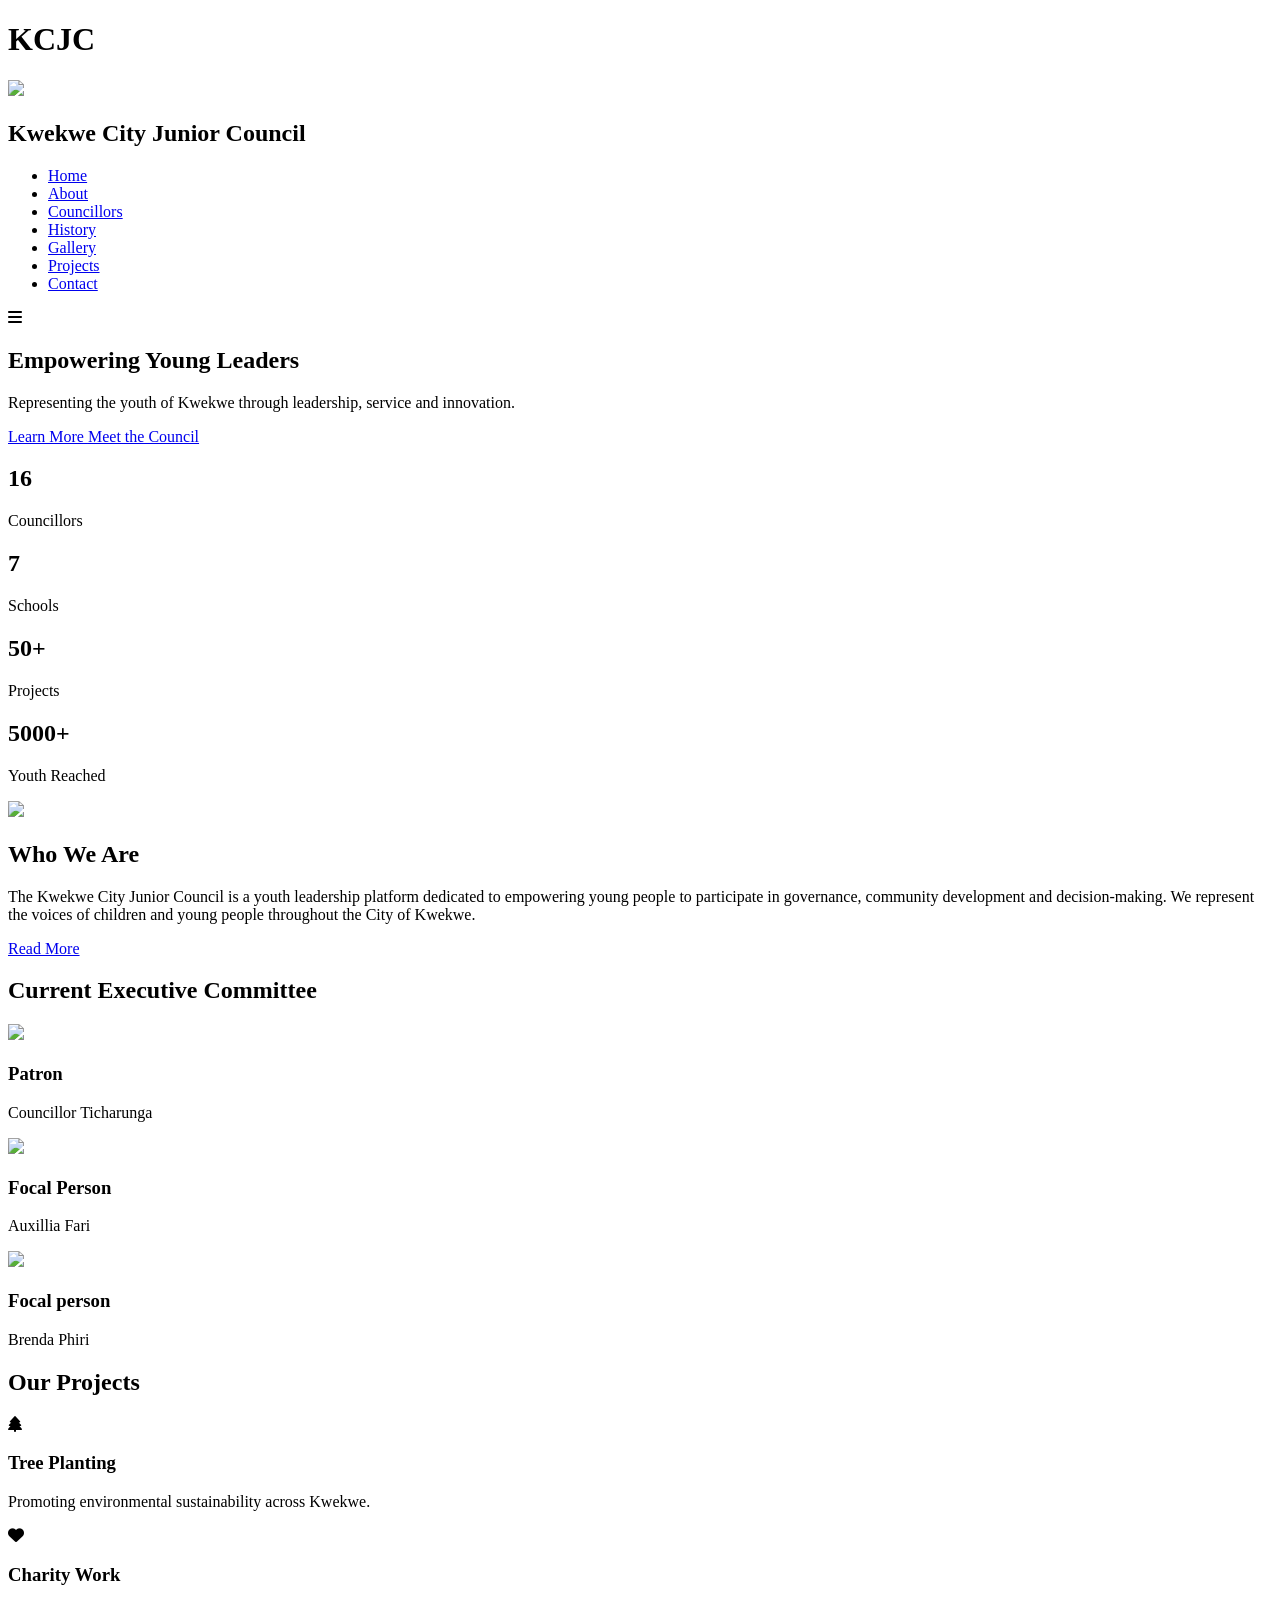
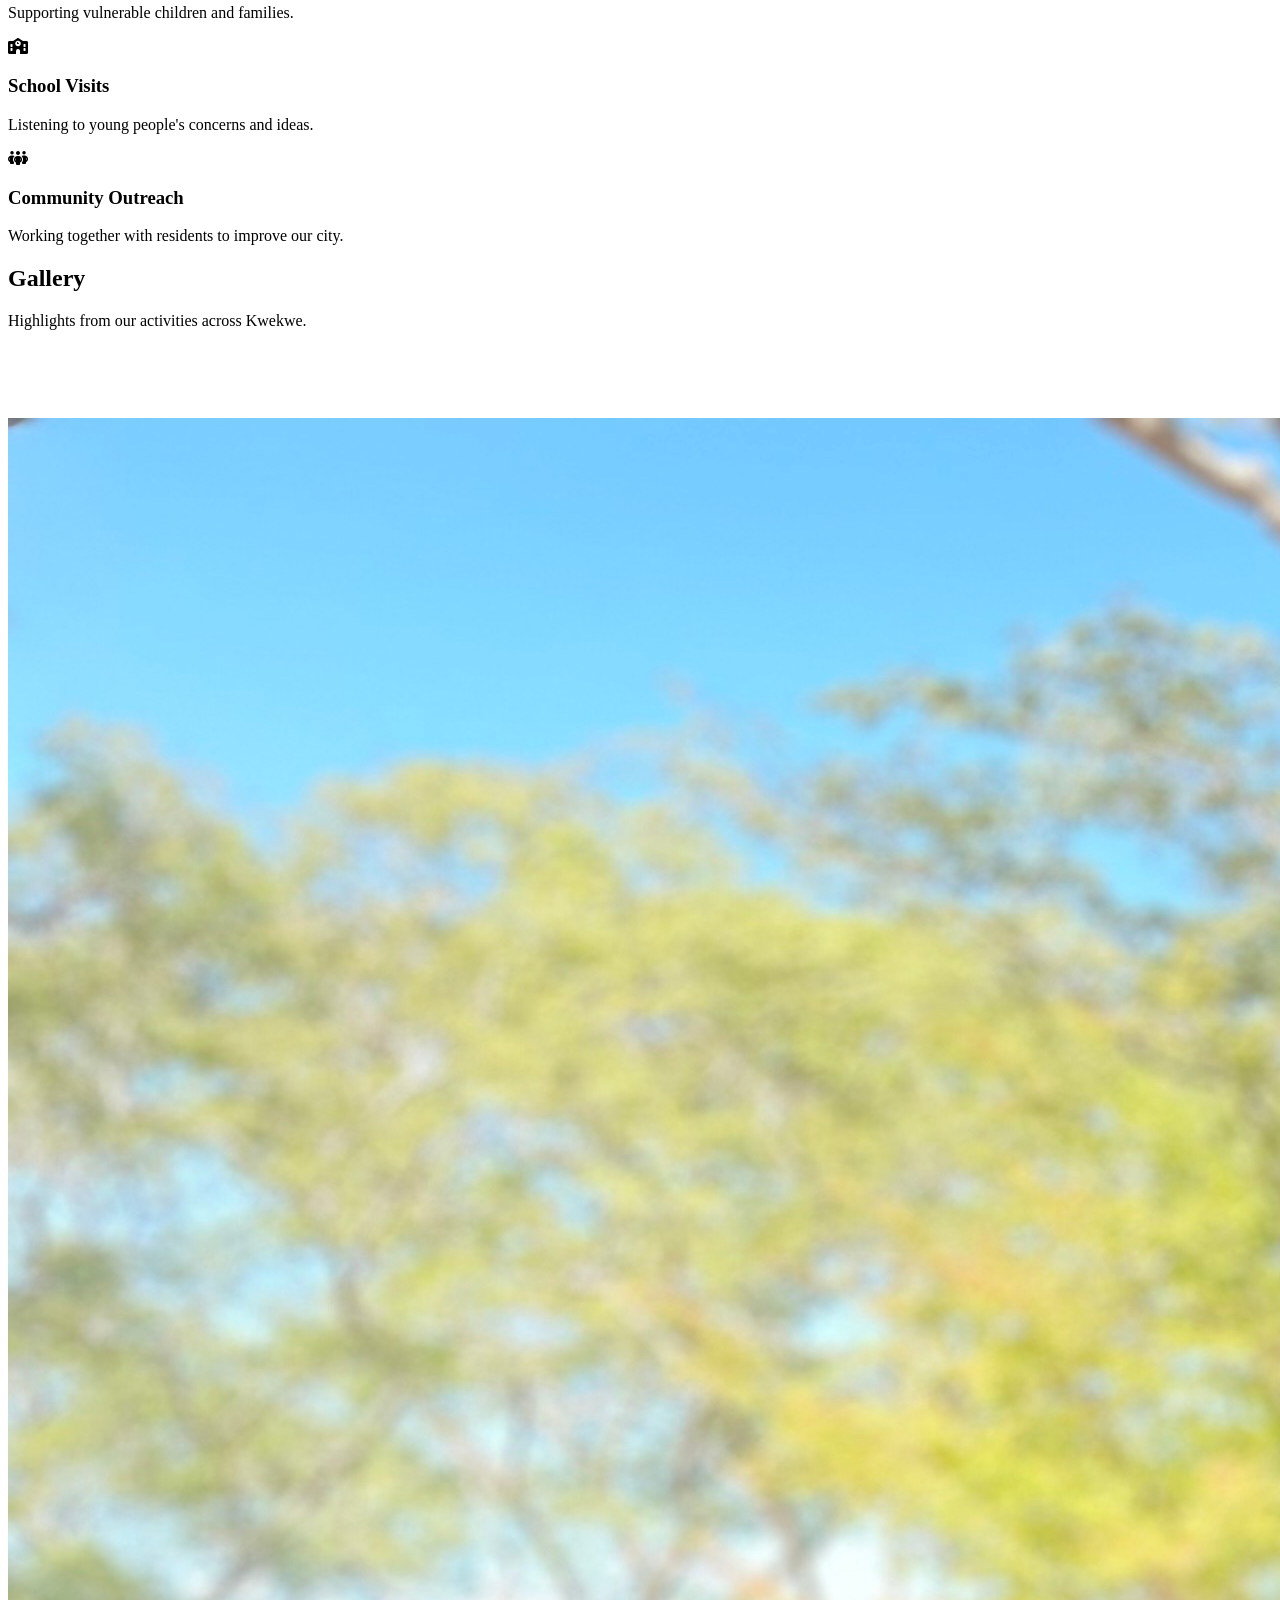
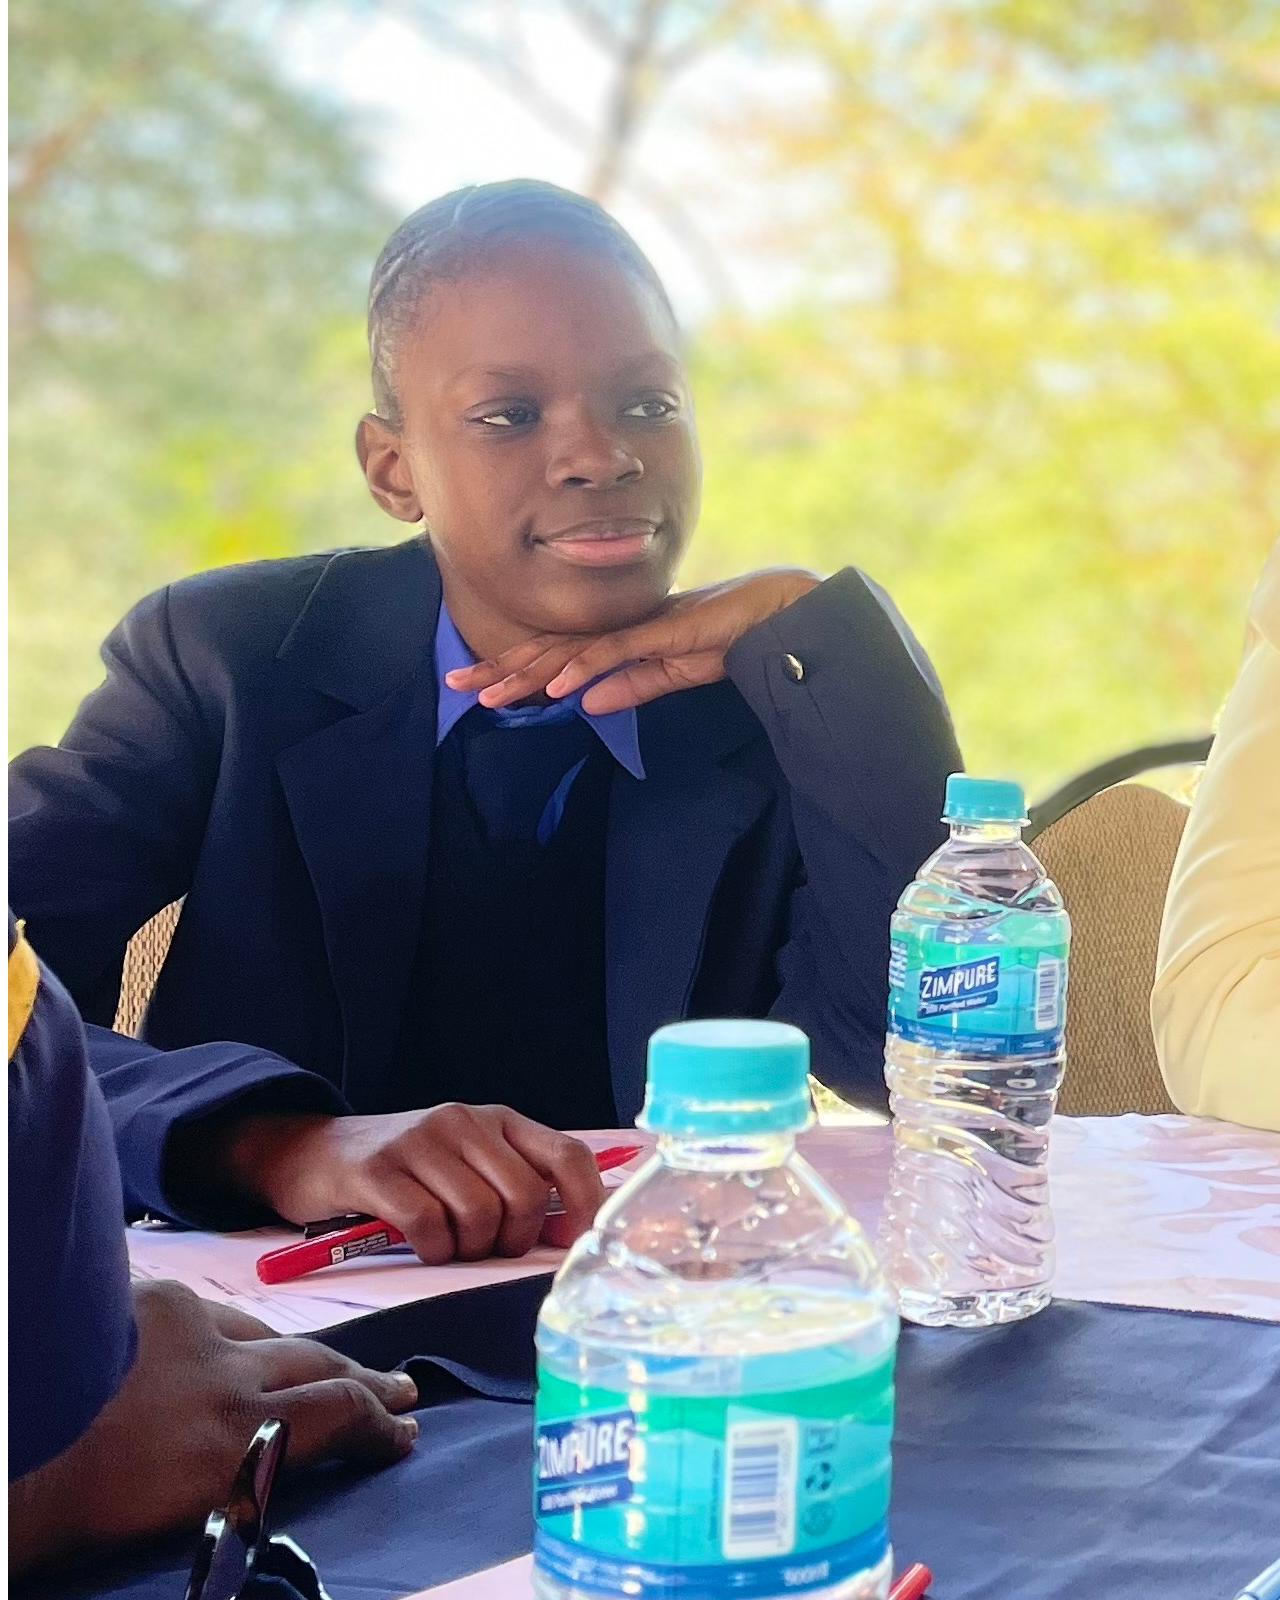
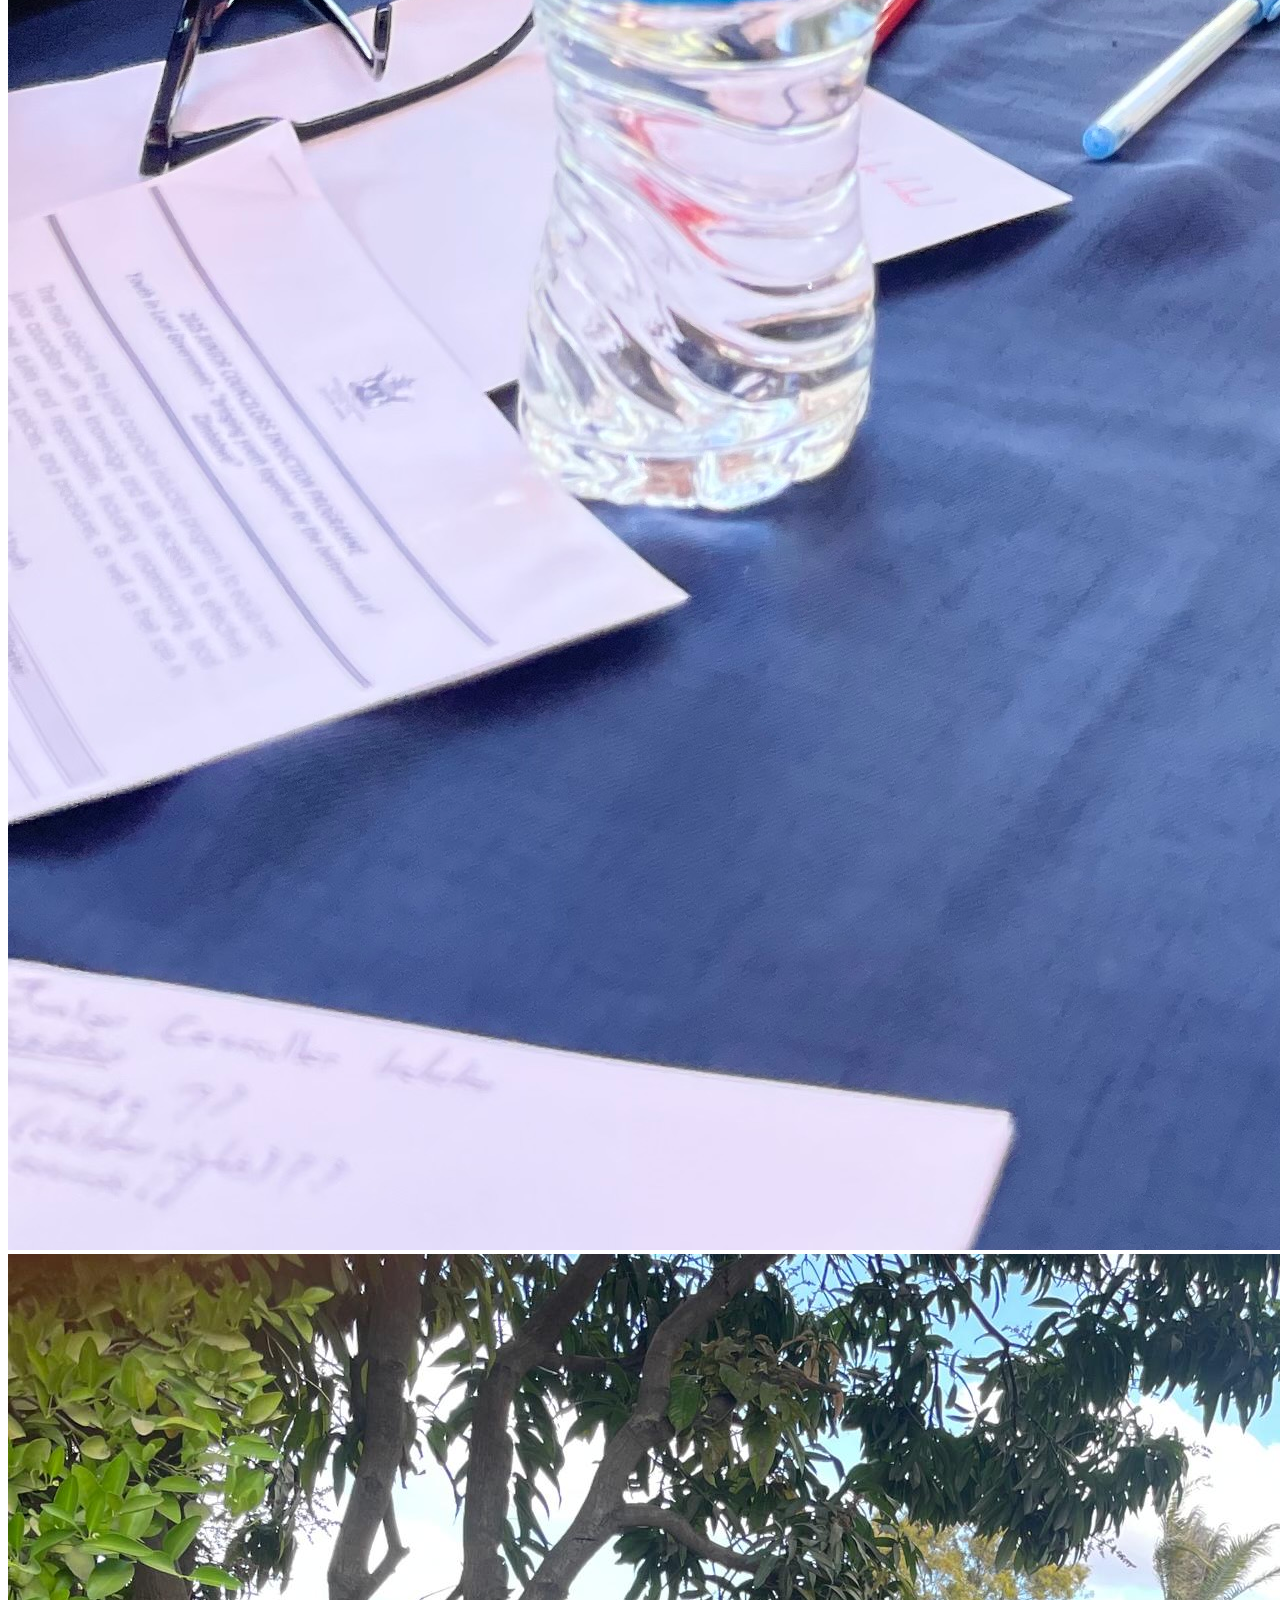
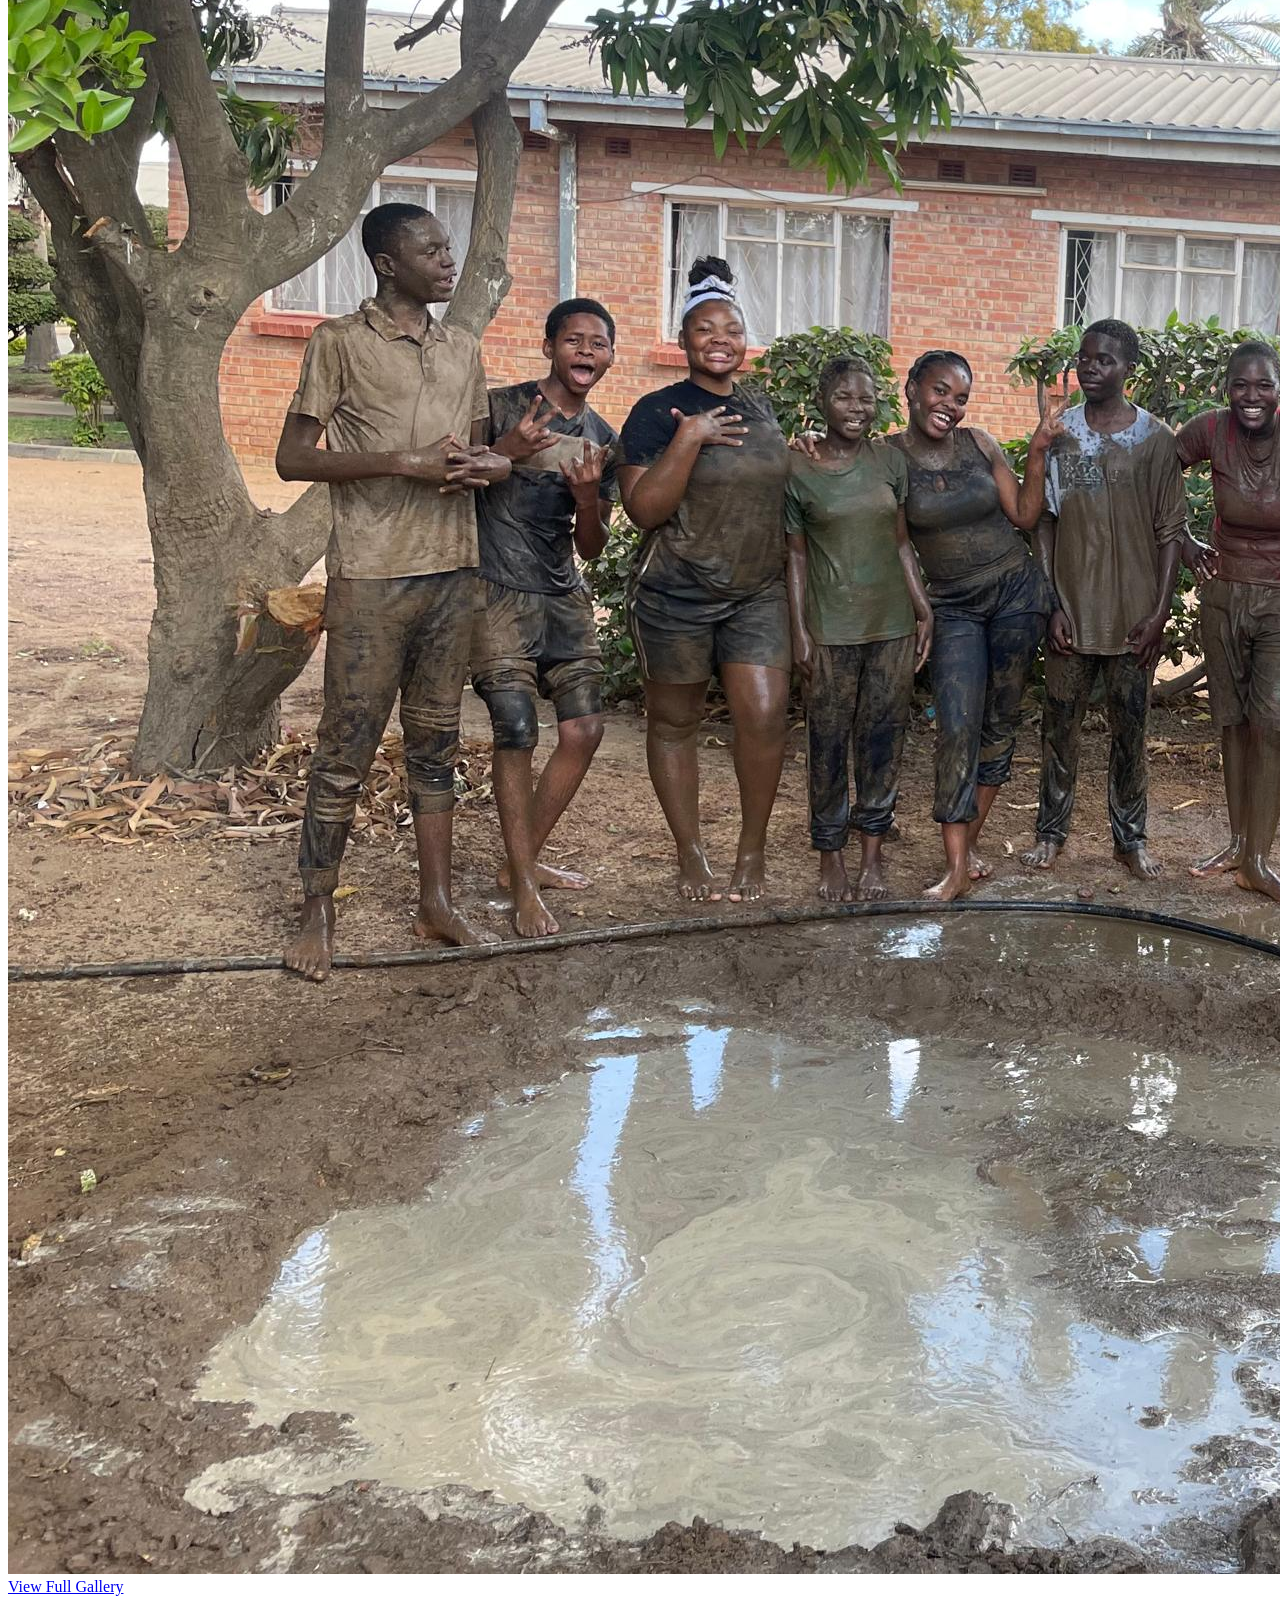
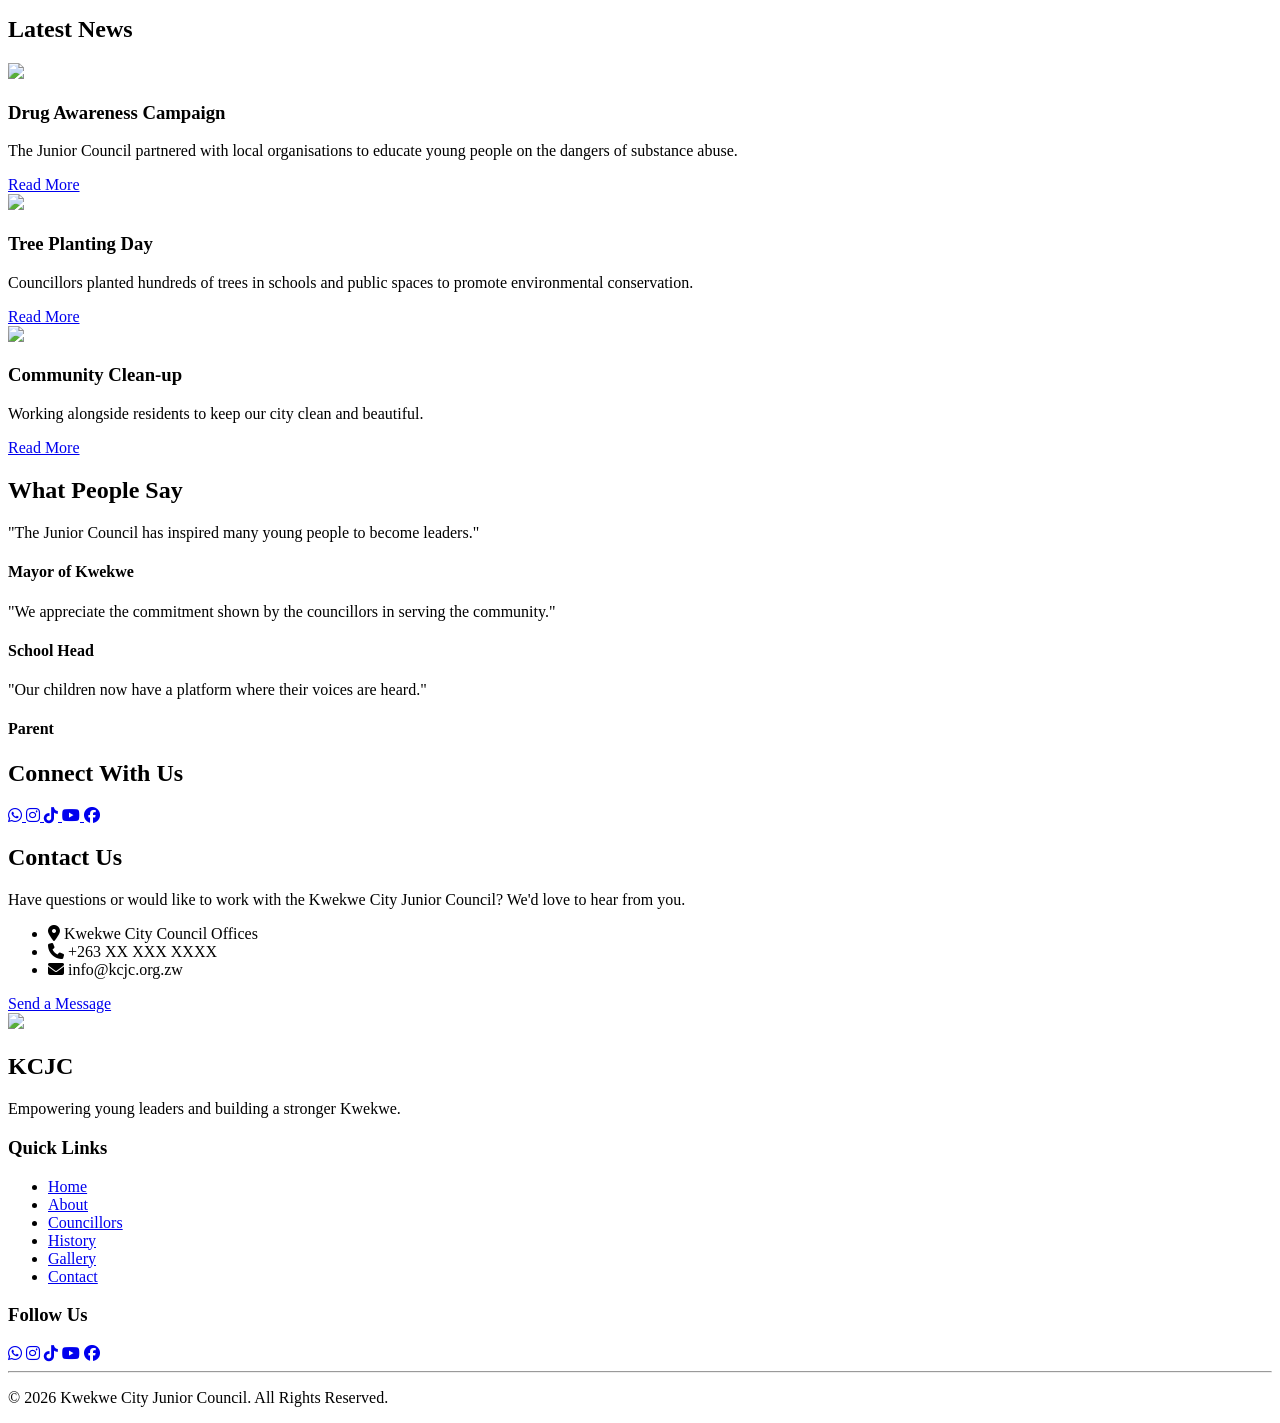
==== index.html @ cae8330b "Update index.html" ====
<!DOCTYPE html>
<html lang="en">

<head>

<meta charset="UTF-8">
<meta http-equiv="X-UA-Compatible" content="IE=edge">
<meta name="viewport" content="width=device-width, initial-scale=1.0">

<title>Kwekwe City Junior Council</title>

<link rel="stylesheet" href="index.css">

<link rel="preconnect" href="https://fonts.googleapis.com">
<link rel="preconnect" href="https://fonts.gstatic.com" crossorigin>

<link href="https://fonts.googleapis.com/css2?family=Poppins:wght@300;400;500;600;700;800&display=swap" rel="stylesheet">

<link rel="stylesheet"
href="https://cdnjs.cloudflare.com/ajax/libs/font-awesome/6.5.2/css/all.min.css">

</head>

<body>

<!-- Loading Screen -->

<div id="loader">

<h1>KCJC</h1>

</div>

<!-- Navigation -->

<header>

<nav class="navbar">

<div class="logo">

<img src="logo.png">

<h2>Kwekwe City Junior Council</h2>

</div>

<ul class="nav-links">

<li><a href="#">Home</a></li>

<li><a href="about.html">About</a></li>

<li><a href="councillors.html">Councillors</a></li>

<li><a href="history.html">History</a></li>

<li><a href="gallery.html">Gallery</a></li>

<li><a href="projects.html">Projects</a></li>

<li><a href="contact.html">Contact</a></li>

</ul>

<div class="hamburger">

<i class="fa-solid fa-bars"></i>

</div>

</nav>

</header>

<!-- Hero Section -->

<section class="hero">

<div class="overlay"></div>

<div class="hero-content">

<h1>

Empowering Young Leaders

</h1>

<p>

Representing the youth of Kwekwe through leadership, service and innovation.

</p>

<div class="buttons">

<a href="about.html" class="btn">

Learn More

</a>

<a href="councillors.html" class="btn2">

Meet the Council

</a>

</div>

</div>

</section>

<!-- Statistics -->

<section class="stats">

<div class="stat">

<h2>16</h2>

<p>Councillors</p>

</div>

<div class="stat">

<h2>7</h2>

<p>Schools</p>

</div>

<div class="stat">

<h2>50+</h2>

<p>Projects</p>

</div>

<div class="stat">

<h2>5000+</h2>

<p>Youth Reached</p>

</div>

</section>

<!-- About Preview -->

<section class="about-preview">

<div class="left">

<img src="about.jpg">

</div>

<div class="right">

<h2>

Who We Are

</h2>

<p>

The Kwekwe City Junior Council is a youth leadership platform dedicated to empowering young people to participate in governance, community development and decision-making. We represent the voices of children and young people throughout the City of Kwekwe.

</p>

<a href="about.html" class="btn">

Read More

</a>

</div>

</section>

<!-- Current Executive -->

<section class="executive">

<h2 class="title">

Current Executive Committee

</h2>

<div class="cards">

<div class="card">

<img src="chairperson.jpg">

<h3>Patron</h3>

<p>Councillor Ticharunga</p>

</div>

<div class="card">

<img src="vice.jpg">

<h3>Focal Person</h3>

<p>Auxillia Fari</p>

</div>



<div class="card">

<img src="treasurer.jpg">

<h3>Focal person</h3>

<p>Brenda Phiri</p>

</div>

</div>

</section>

<!-- Community Projects -->

<section class="projects">

<h2>

Our Projects

</h2>

<div class="project-grid">

<div class="project">

<i class="fa-solid fa-tree"></i>

<h3>

Tree Planting

</h3>

<p>

Promoting environmental sustainability across Kwekwe.

</p>

</div>

<div class="project">

<i class="fa-solid fa-heart"></i>

<h3>

Charity Work

</h3>

<p>

Supporting vulnerable children and families.

</p>

</div>

<div class="project">

<i class="fa-solid fa-school"></i>

<h3>

School Visits

</h3>

<p>

Listening to young people's concerns and ideas.

</p>

</div>

<div class="project">

<i class="fa-solid fa-people-group"></i>

<h3>

Community Outreach

</h3>

<p>

Working together with residents to improve our city.

</p>

</div>

</div>

</section>
<!-- Gallery Preview -->

<section class="gallery">

<h2 class="title">Gallery</h2>

<p class="subtitle">
Highlights from our activities across Kwekwe.
</p>

<div class="gallery-grid">

<div class="gallery-item">
<img src="gallery1.JPG" alt="">
</div>

<div class="gallery-item">
<img src="gallery2.JPG" alt="">
</div>

<div class="gallery-item">
<img src="gallery3.jpg" alt="">
</div>

<div class="gallery-item">
<img src="gallery4.JPG" alt="">
</div>

<div class="gallery-item">
<img src="gallery5.jpg" alt="">
</div>

<div class="gallery-item">
<img src="gallery6.jpg" alt="">
</div>

</div>

<a href="gallery.html" class="btn">
View Full Gallery
</a>

</section>

<!-- Latest News -->

<section class="news">

<h2 class="title">

Latest News

</h2>

<div class="news-container">

<div class="news-card">

<img src="news1.jpg">

<div class="news-content">

<h3>Drug Awareness Campaign</h3>

<p>

The Junior Council partnered with local organisations to educate young people on the dangers of substance abuse.

</p>

<a href="#">Read More</a>

</div>

</div>

<div class="news-card">

<img src="news2.jpg">

<div class="news-content">

<h3>Tree Planting Day</h3>

<p>

Councillors planted hundreds of trees in schools and public spaces to promote environmental conservation.

</p>

<a href="#">Read More</a>

</div>

</div>

<div class="news-card">

<img src="news3.jpg">

<div class="news-content">

<h3>Community Clean-up</h3>

<p>

Working alongside residents to keep our city clean and beautiful.

</p>

<a href="#">Read More</a>

</div>

</div>

</div>

</section>

<!-- Testimonials -->

<section class="testimonials">

<h2 class="title">

What People Say

</h2>

<div class="testimonial-container">

<div class="testimonial">

<p>

"The Junior Council has inspired many young people to become leaders."

</p>

<h4>Mayor of Kwekwe</h4>

</div>

<div class="testimonial">

<p>

"We appreciate the commitment shown by the councillors in serving the community."

</p>

<h4>School Head</h4>

</div>

<div class="testimonial">

<p>

"Our children now have a platform where their voices are heard."

</p>

<h4>Parent</h4>

</div>

</div>

</section>

<!-- Social Media -->

<section class="social-section">

<h2>

Connect With Us

</h2>

<div class="social-icons">

<a href="https://wa.me/263XXXXXXXXX">

<i class="fab fa-whatsapp"></i>

</a>

<a href="https://instagram.com/yourpage">

<i class="fab fa-instagram"></i>

</a>

<a href="https://tiktok.com/@yourpage">

<i class="fab fa-tiktok"></i>

</a>

<a href="https://youtube.com/@yourchannel">

<i class="fab fa-youtube"></i>

</a>

<a href="https://facebook.com/yourpage">

<i class="fab fa-facebook"></i>

</a>

</div>

</section>

<!-- Contact -->

<section class="contact-preview">

<div class="contact-left">

<h2>

Contact Us

</h2>

<p>

Have questions or would like to work with the Kwekwe City Junior Council? We'd love to hear from you.

</p>

<ul>

<li>
<i class="fa-solid fa-location-dot"></i>
Kwekwe City Council Offices
</li>

<li>
<i class="fa-solid fa-phone"></i>
+263 XX XXX XXXX
</li>

<li>
<i class="fa-solid fa-envelope"></i>
info@kcjc.org.zw
</li>

</ul>

<a href="contact.html" class="btn">

Send a Message

</a>

</div>

<div class="contact-right">

<img src="contact.jpg">

</div>

</section>

<!-- Footer -->

<footer>

<div class="footer-content">

<div class="footer-logo">

<h2>KCJC</h2>

<p>

Empowering young leaders and building a stronger Kwekwe.

</p>

</div>

<div class="footer-links">

<h3>Quick Links</h3>

<ul>

<li><a href="#">Home</a></li>

<li><a href="about.html">About</a></li>

<li><a href="councillors.html">Councillors</a></li>

<li><a href="history.html">History</a></li>

<li><a href="gallery.html">Gallery</a></li>

<li><a href="contact.html">Contact</a></li>

</ul>

</div>

<div class="footer-social">

<h3>Follow Us</h3>

<a href="#"><i class="fab fa-whatsapp"></i></a>

<a href="#"><i class="fab fa-instagram"></i></a>

<a href="#"><i class="fab fa-tiktok"></i></a>

<a href="#"><i class="fab fa-youtube"></i></a>

<a href="#"><i class="fab fa-facebook"></i></a>

</div>

</div>

<hr>

<p class="copyright">

© 2026 Kwekwe City Junior Council.
All Rights Reserved.

</p>

</footer>

<script src="script.js"></script>

</body>

</html>
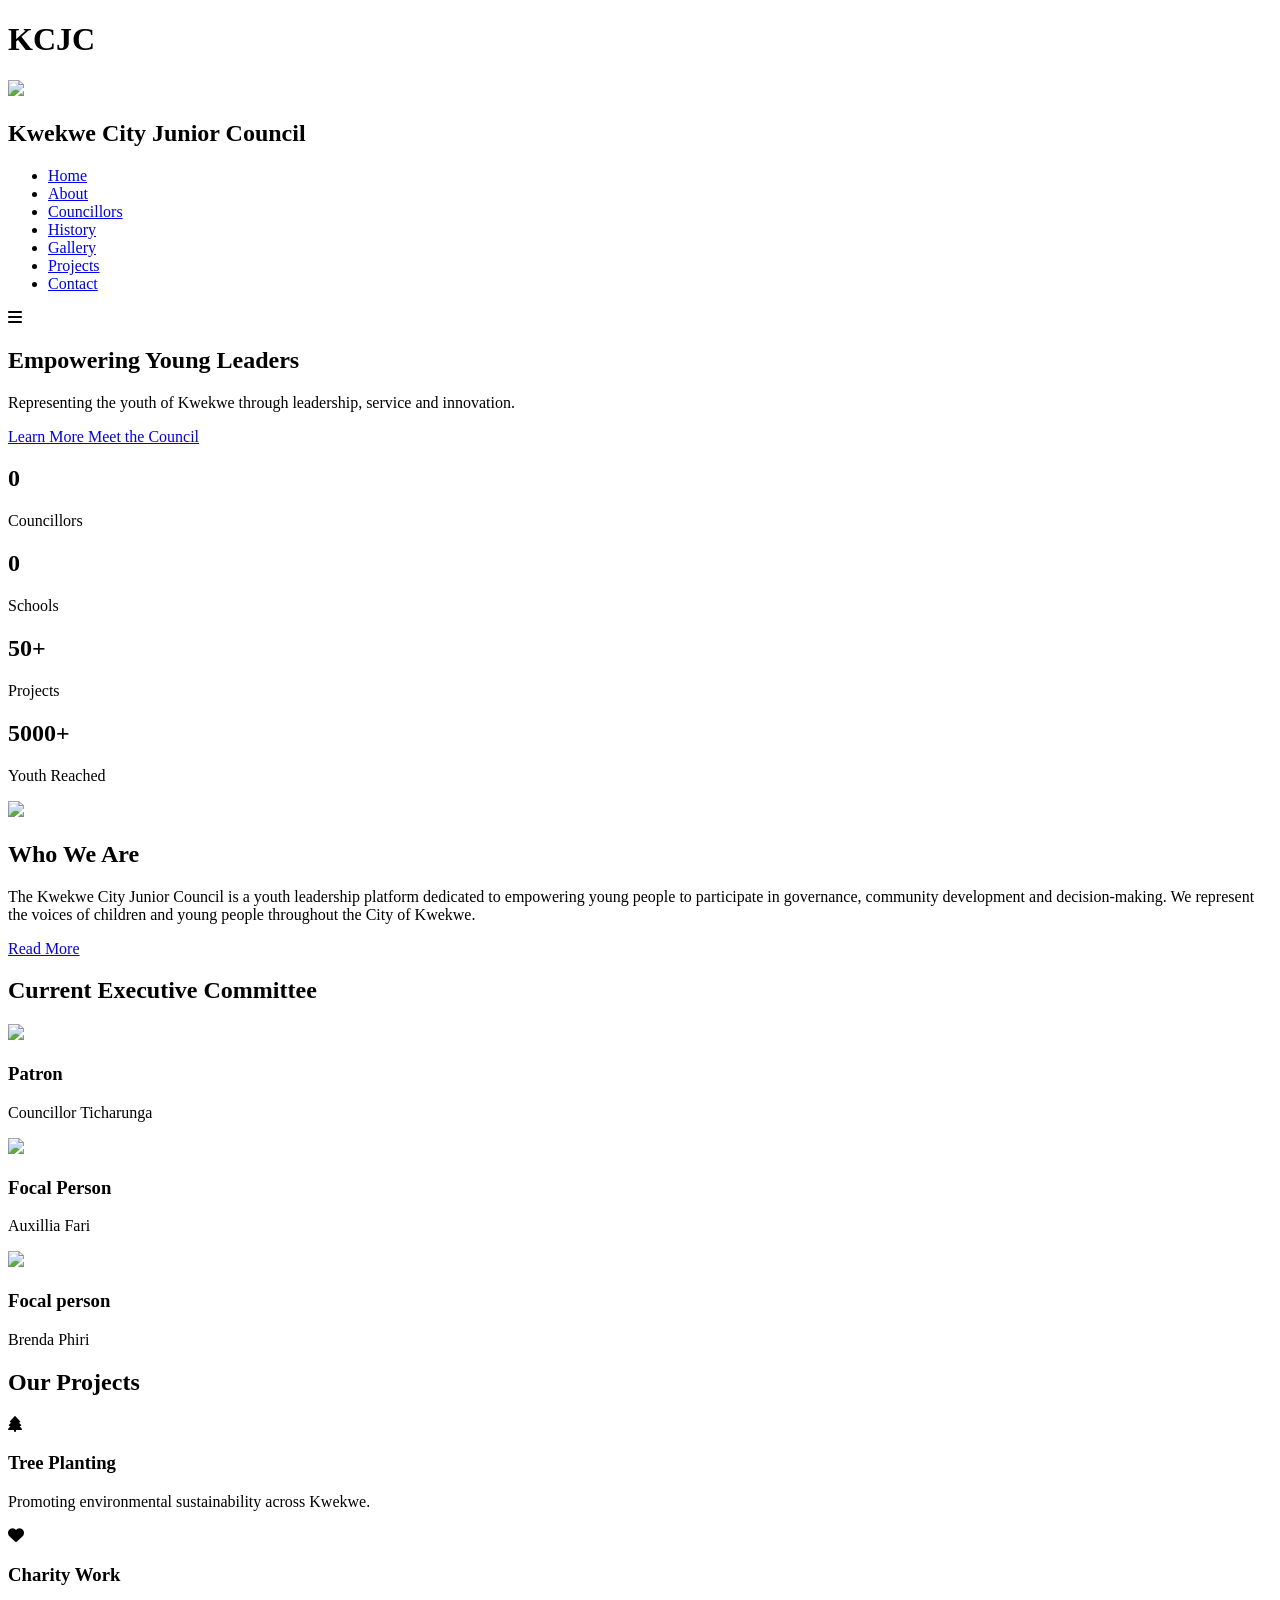
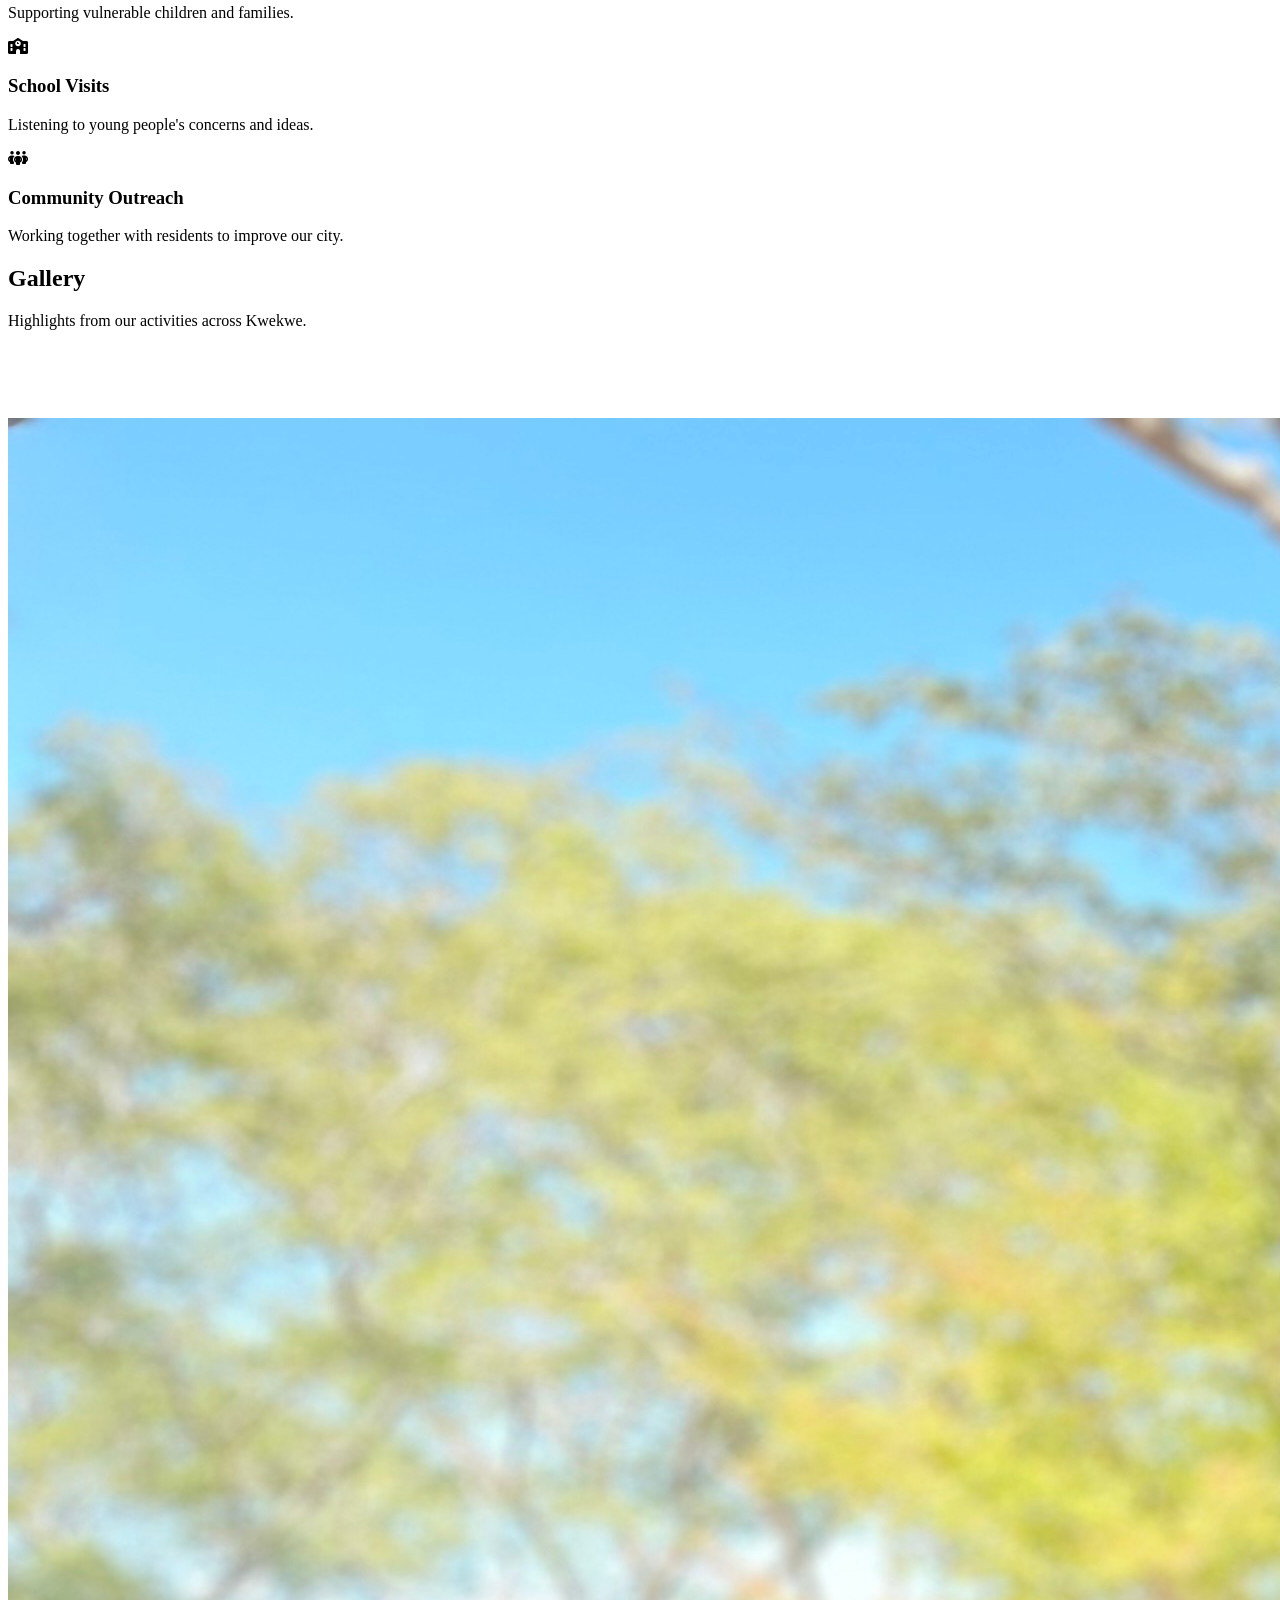
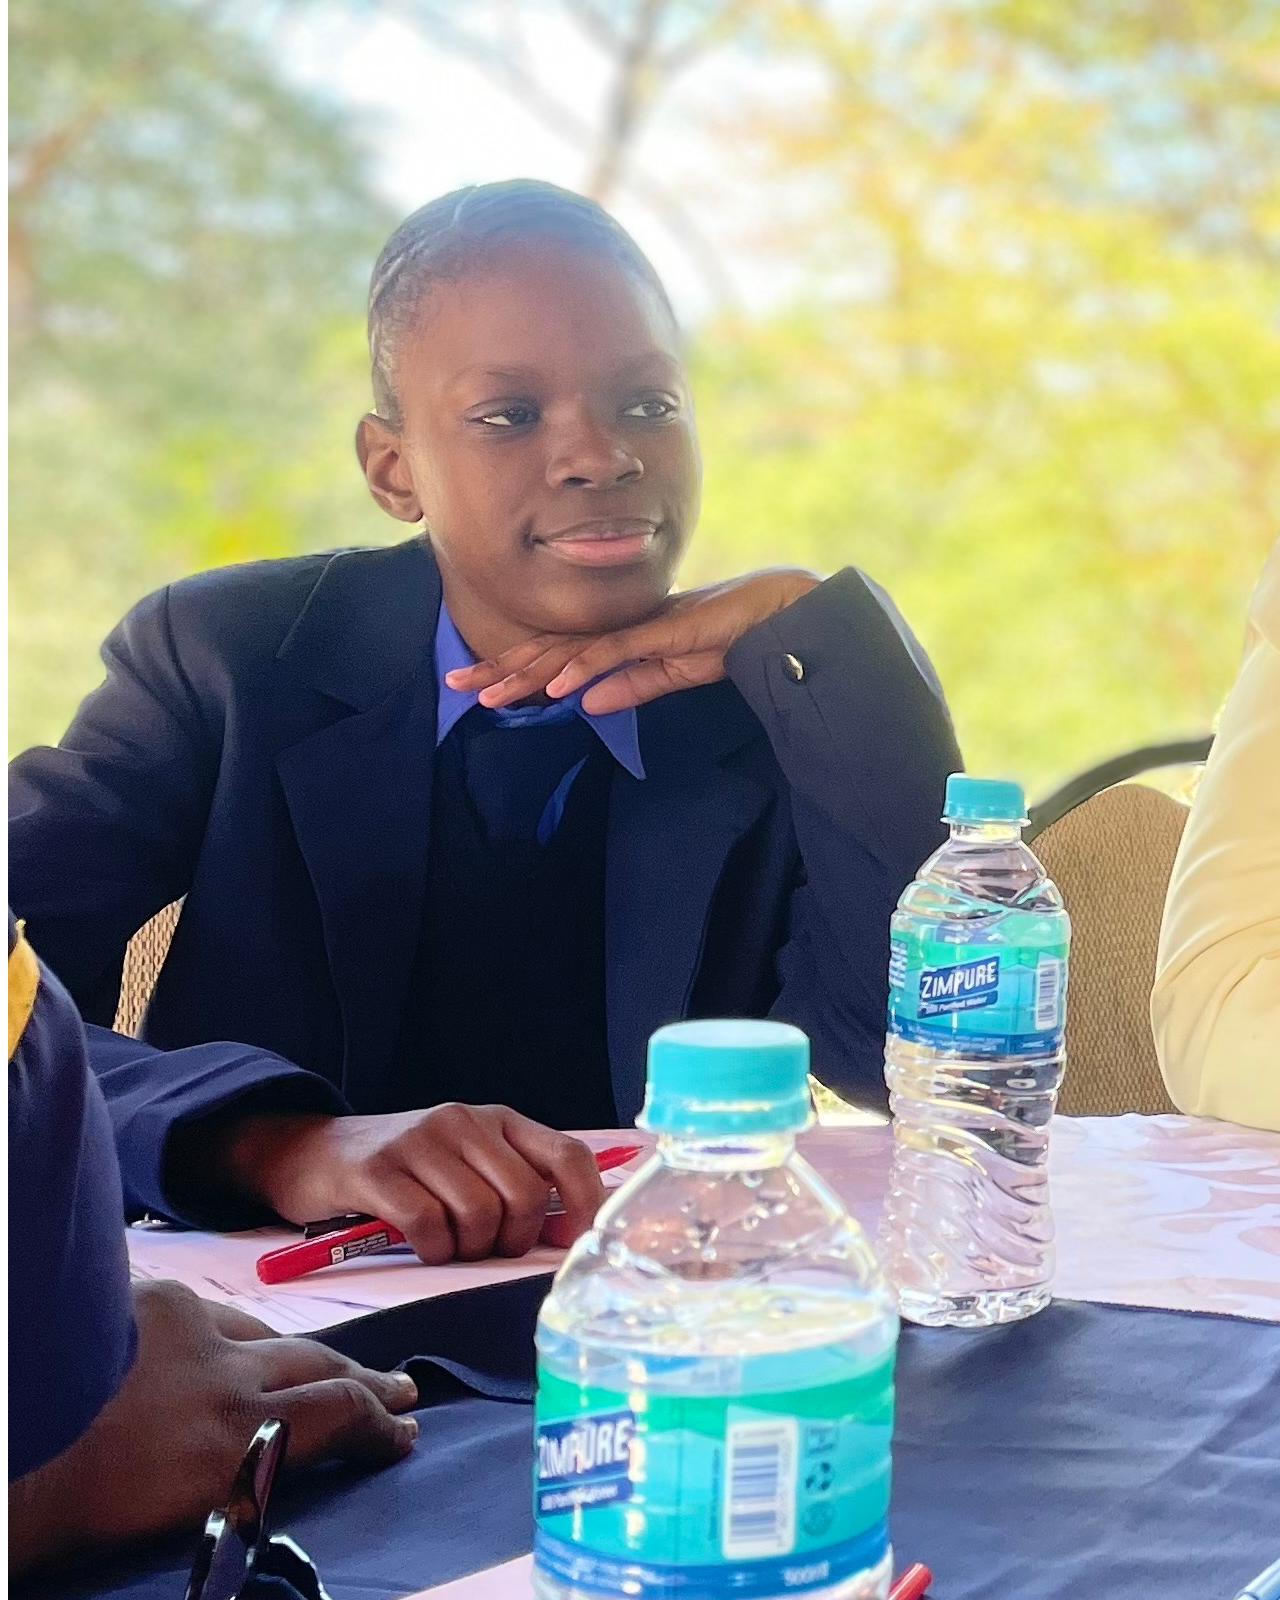
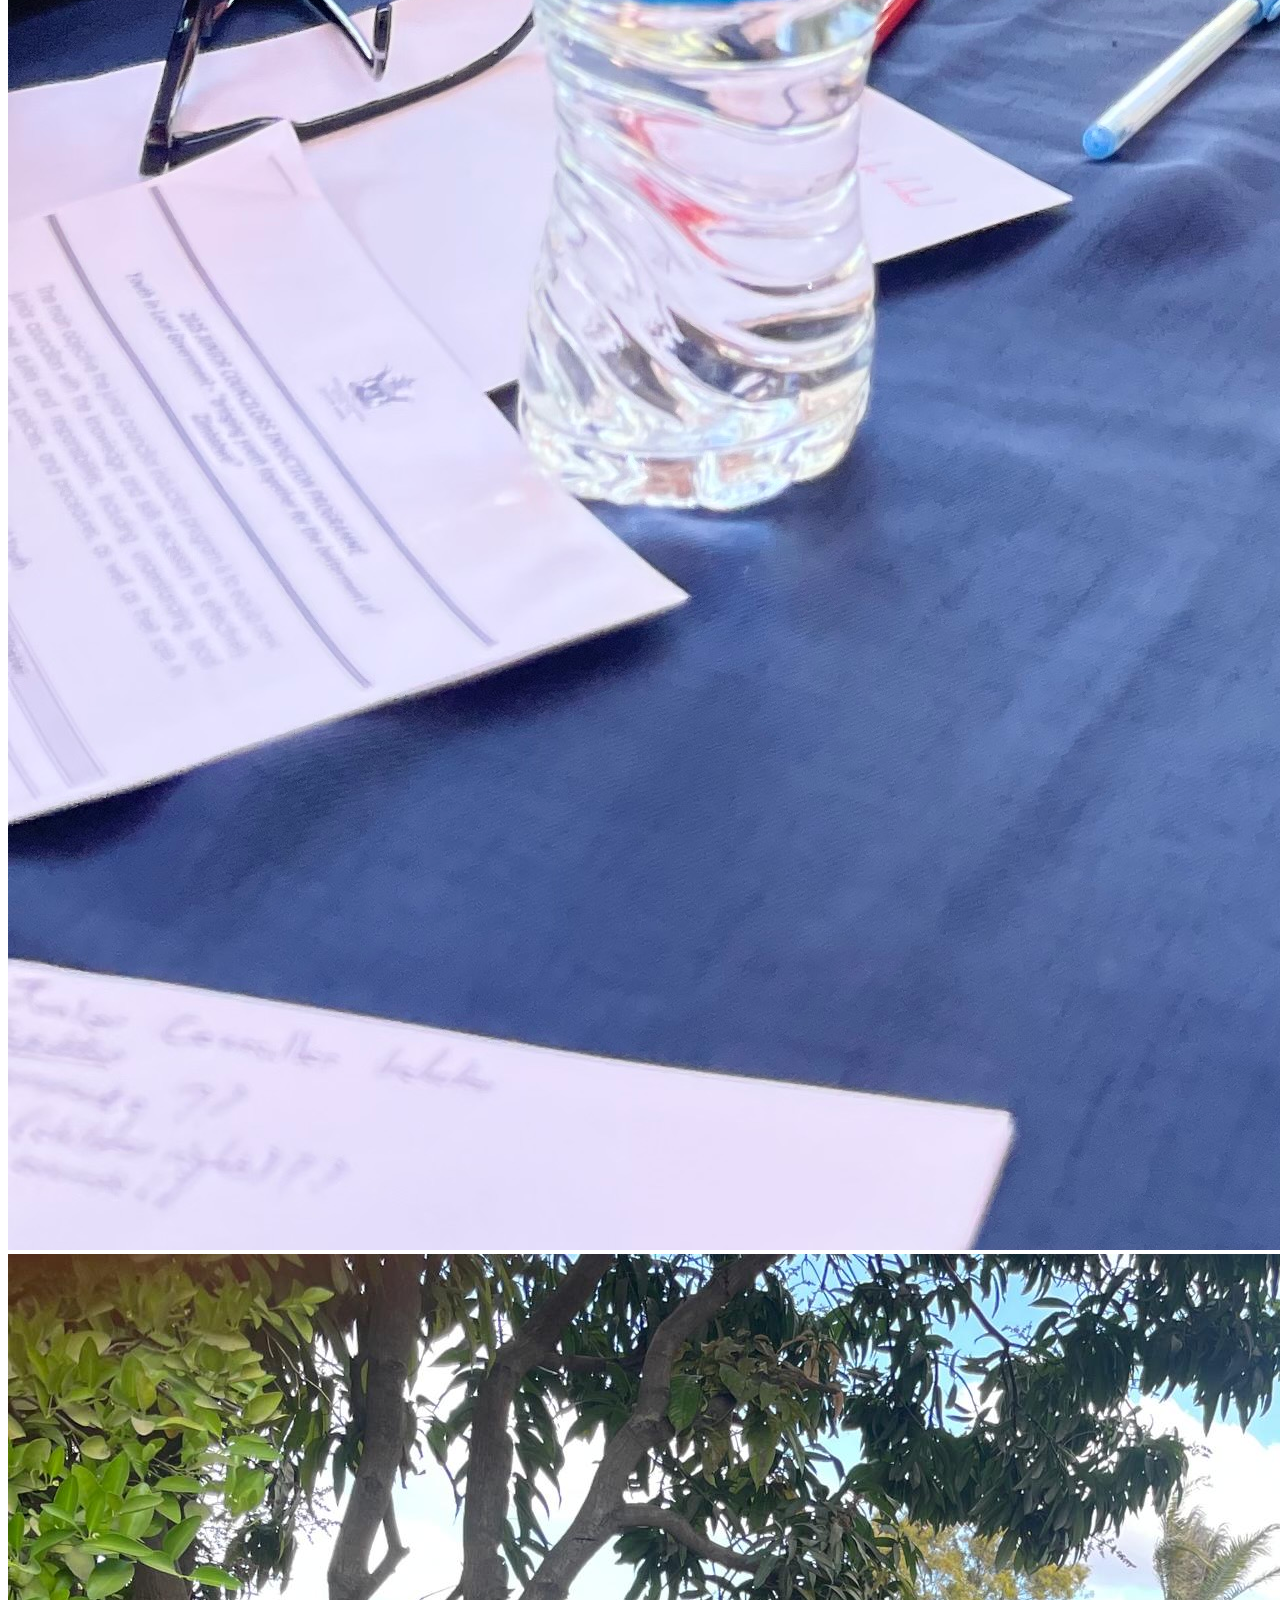
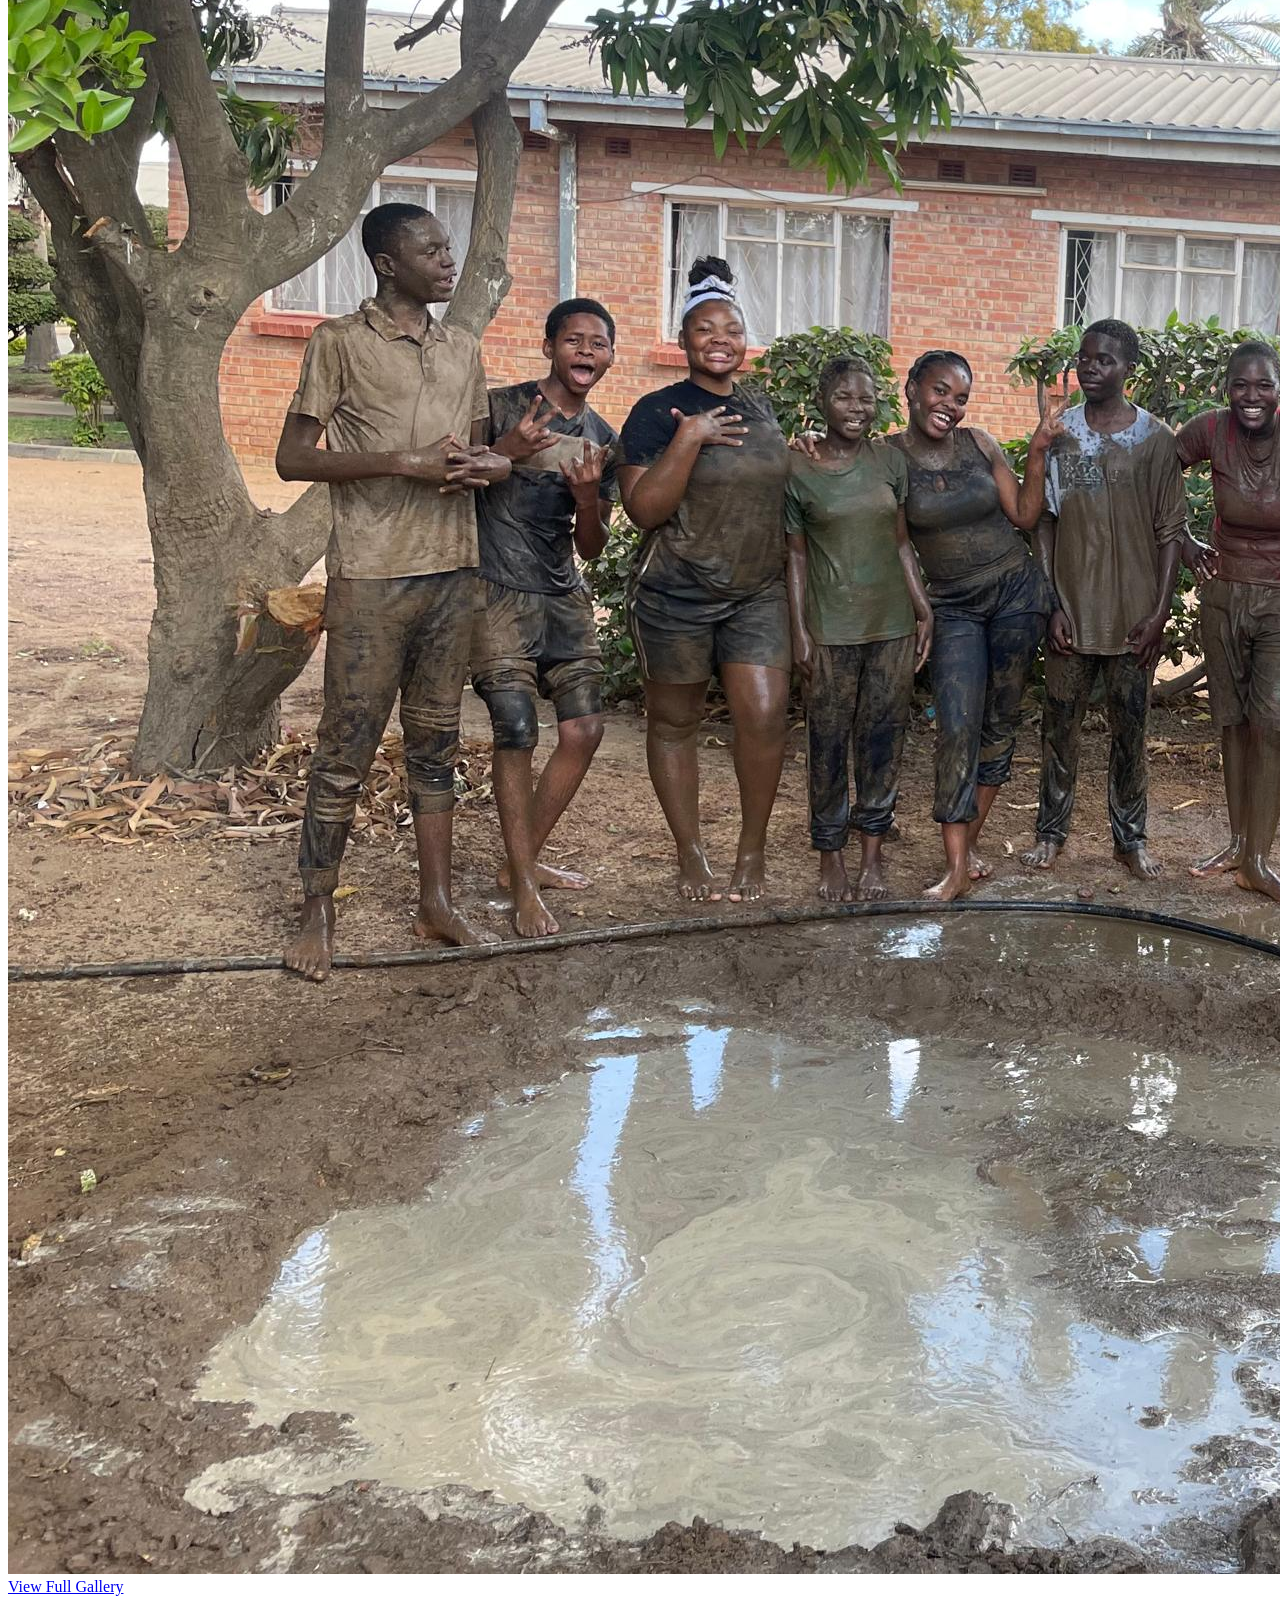
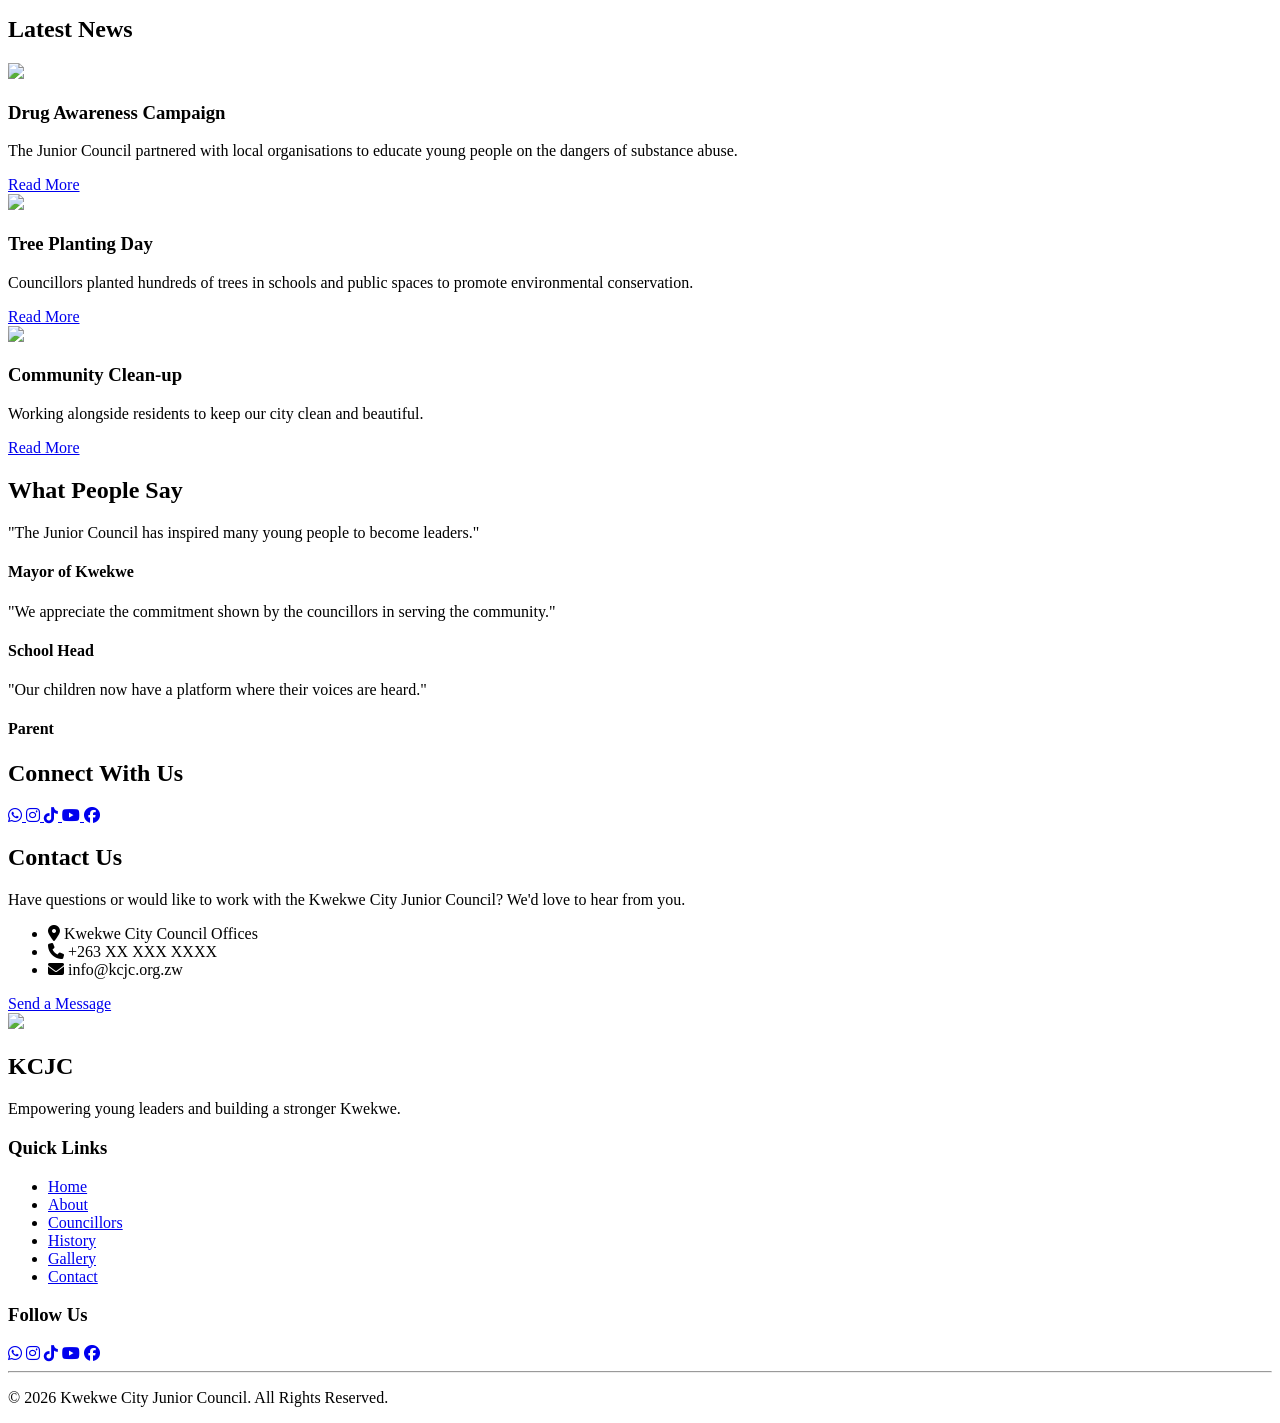
==== commit f96d5784: "Update index.html" ====
--- a/index.html
+++ b/index.html
@@ -119,7 +119,7 @@
 
 <div class="stat">
 
-<h2>16</h2>
+<h2 id="counter">0</h2>
 
 <p>Councillors</p>
 
@@ -127,7 +127,7 @@
 
 <div class="stat">
 
-<h2>7</h2>
+<h2 id="counter">0</h2>
 
 <p>Schools</p>
 
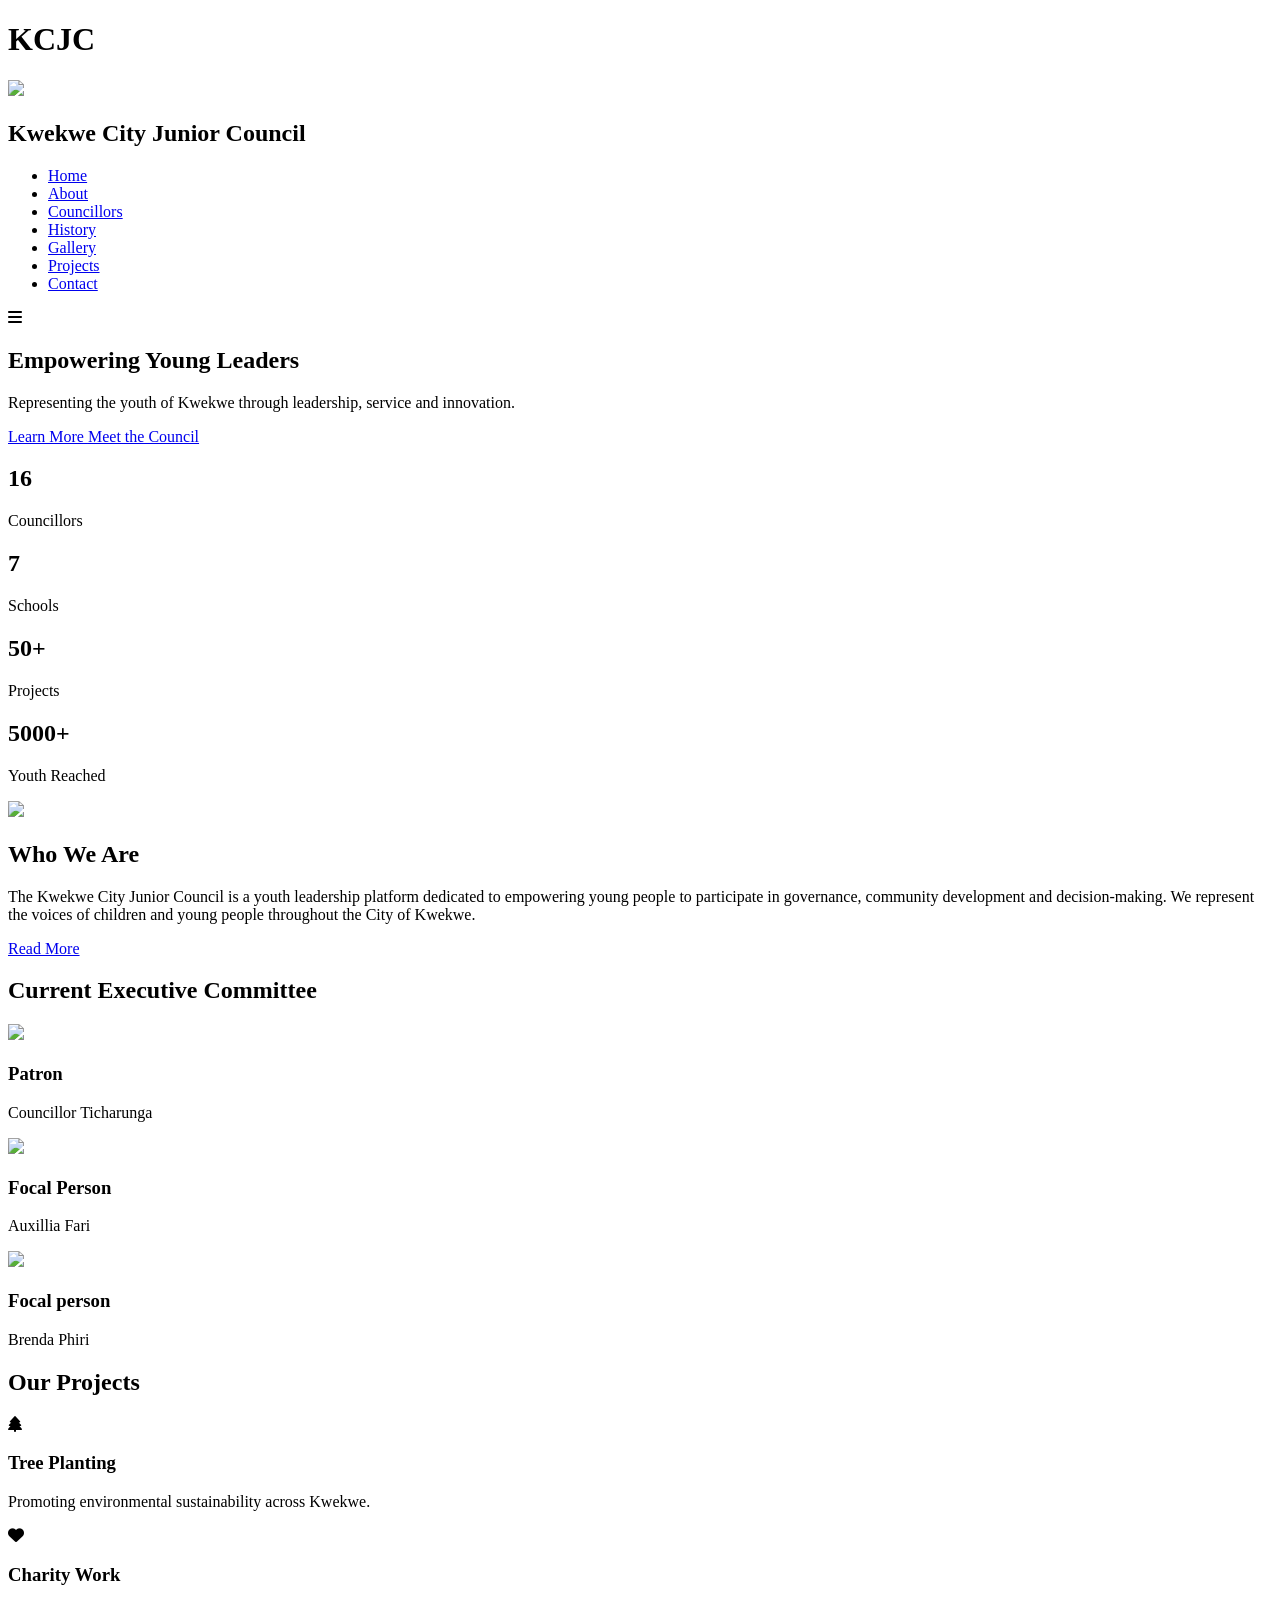
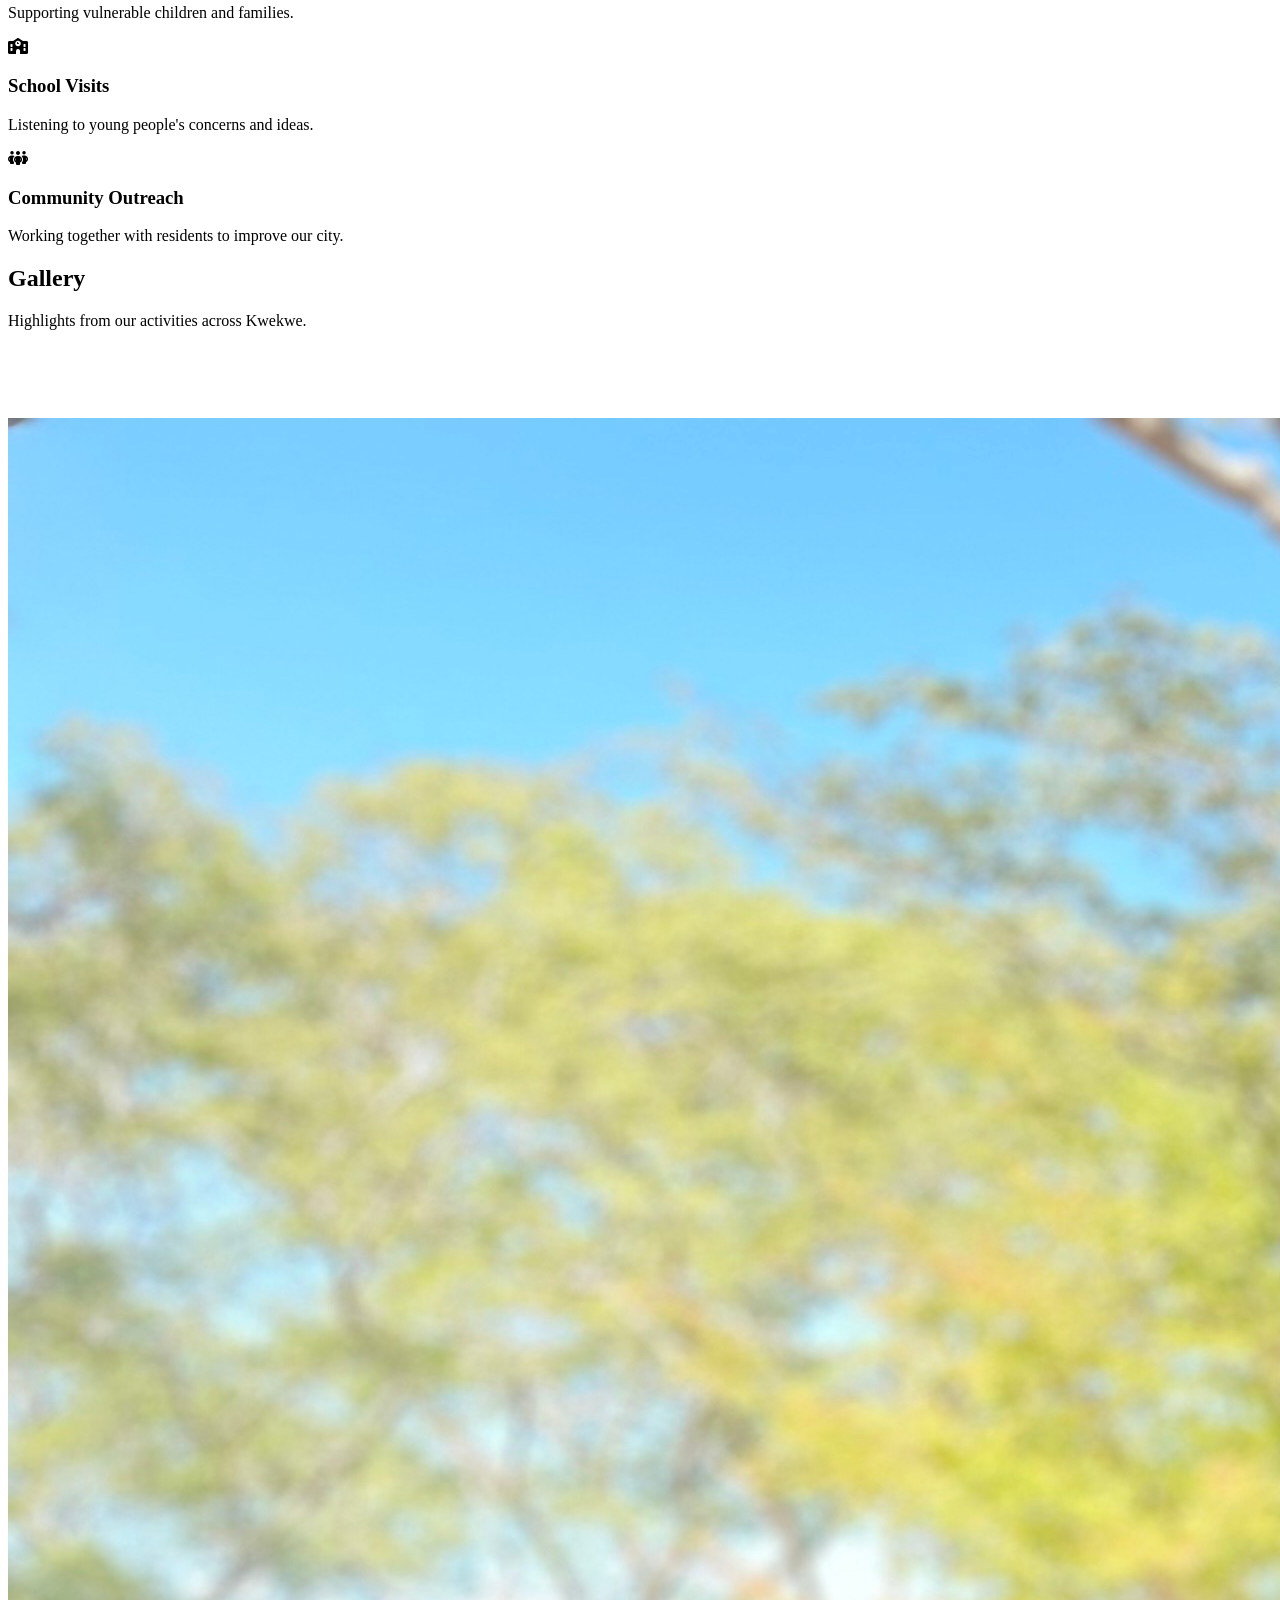
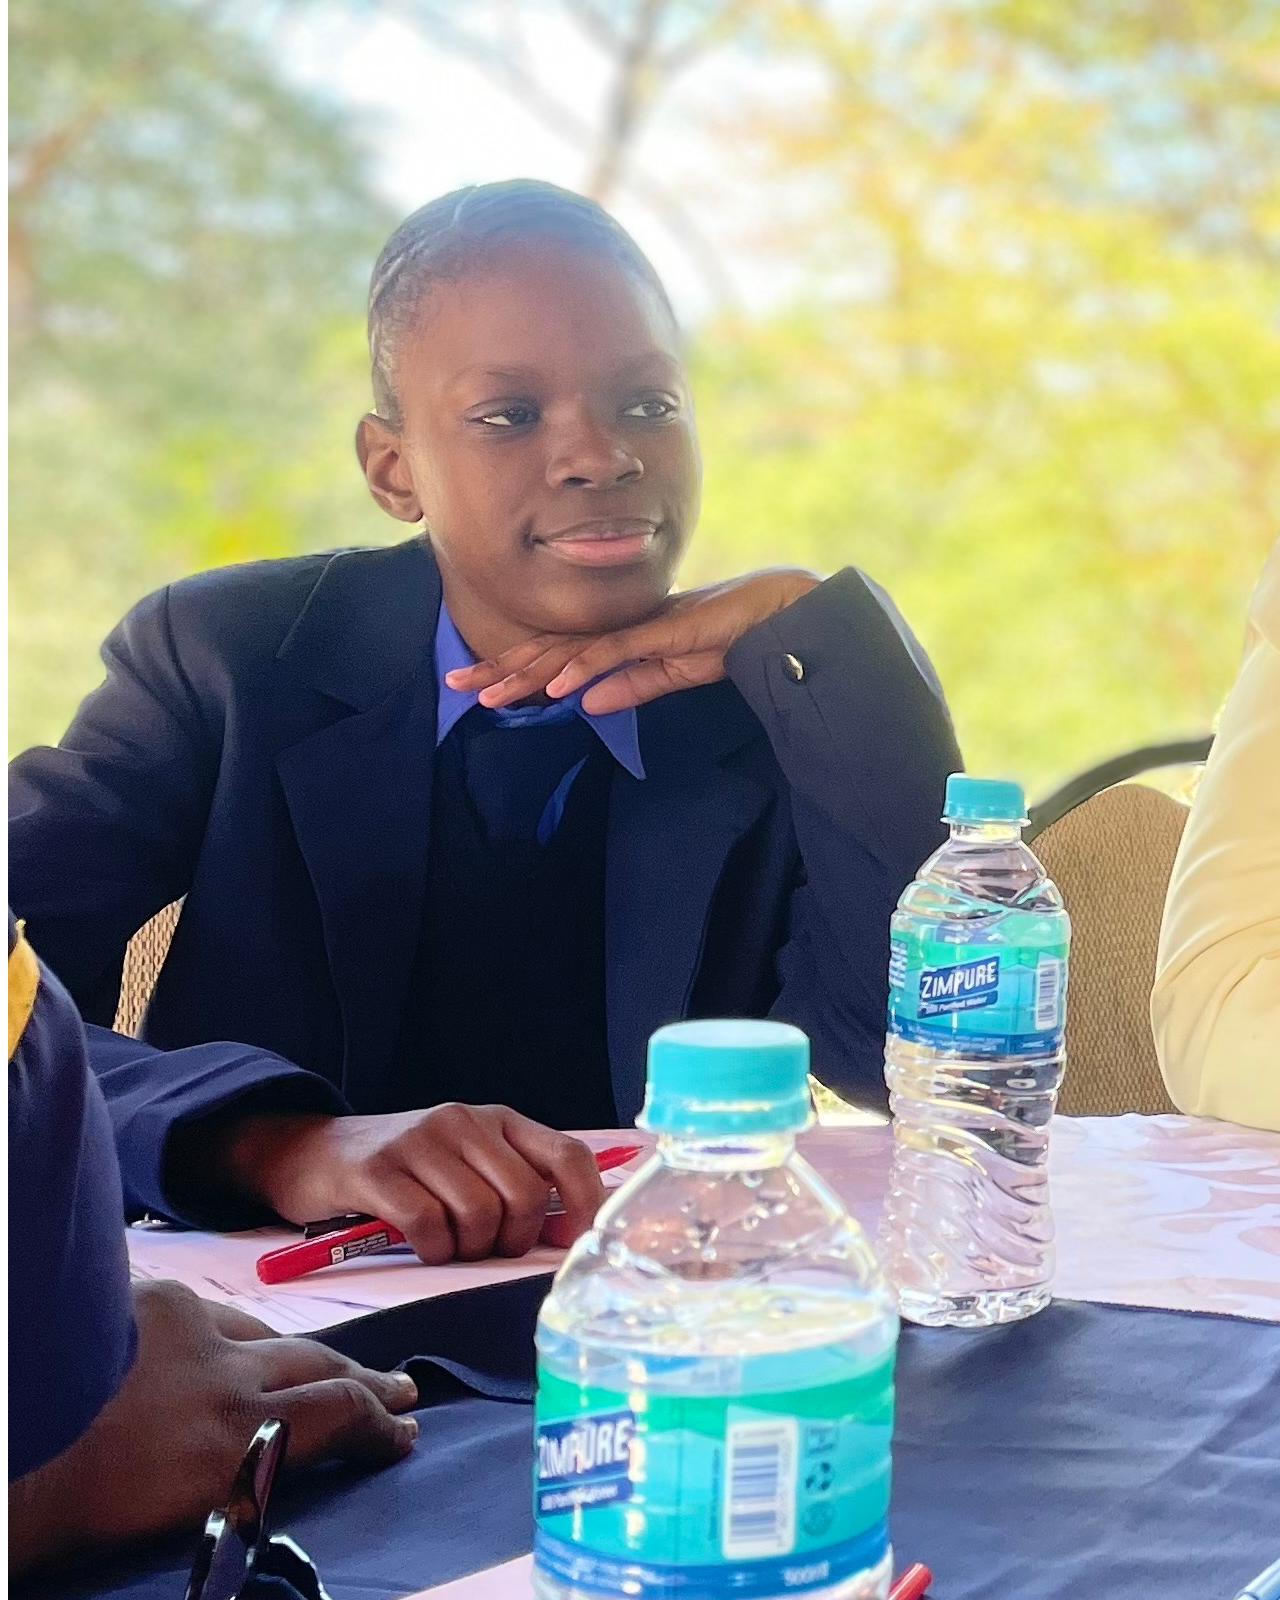
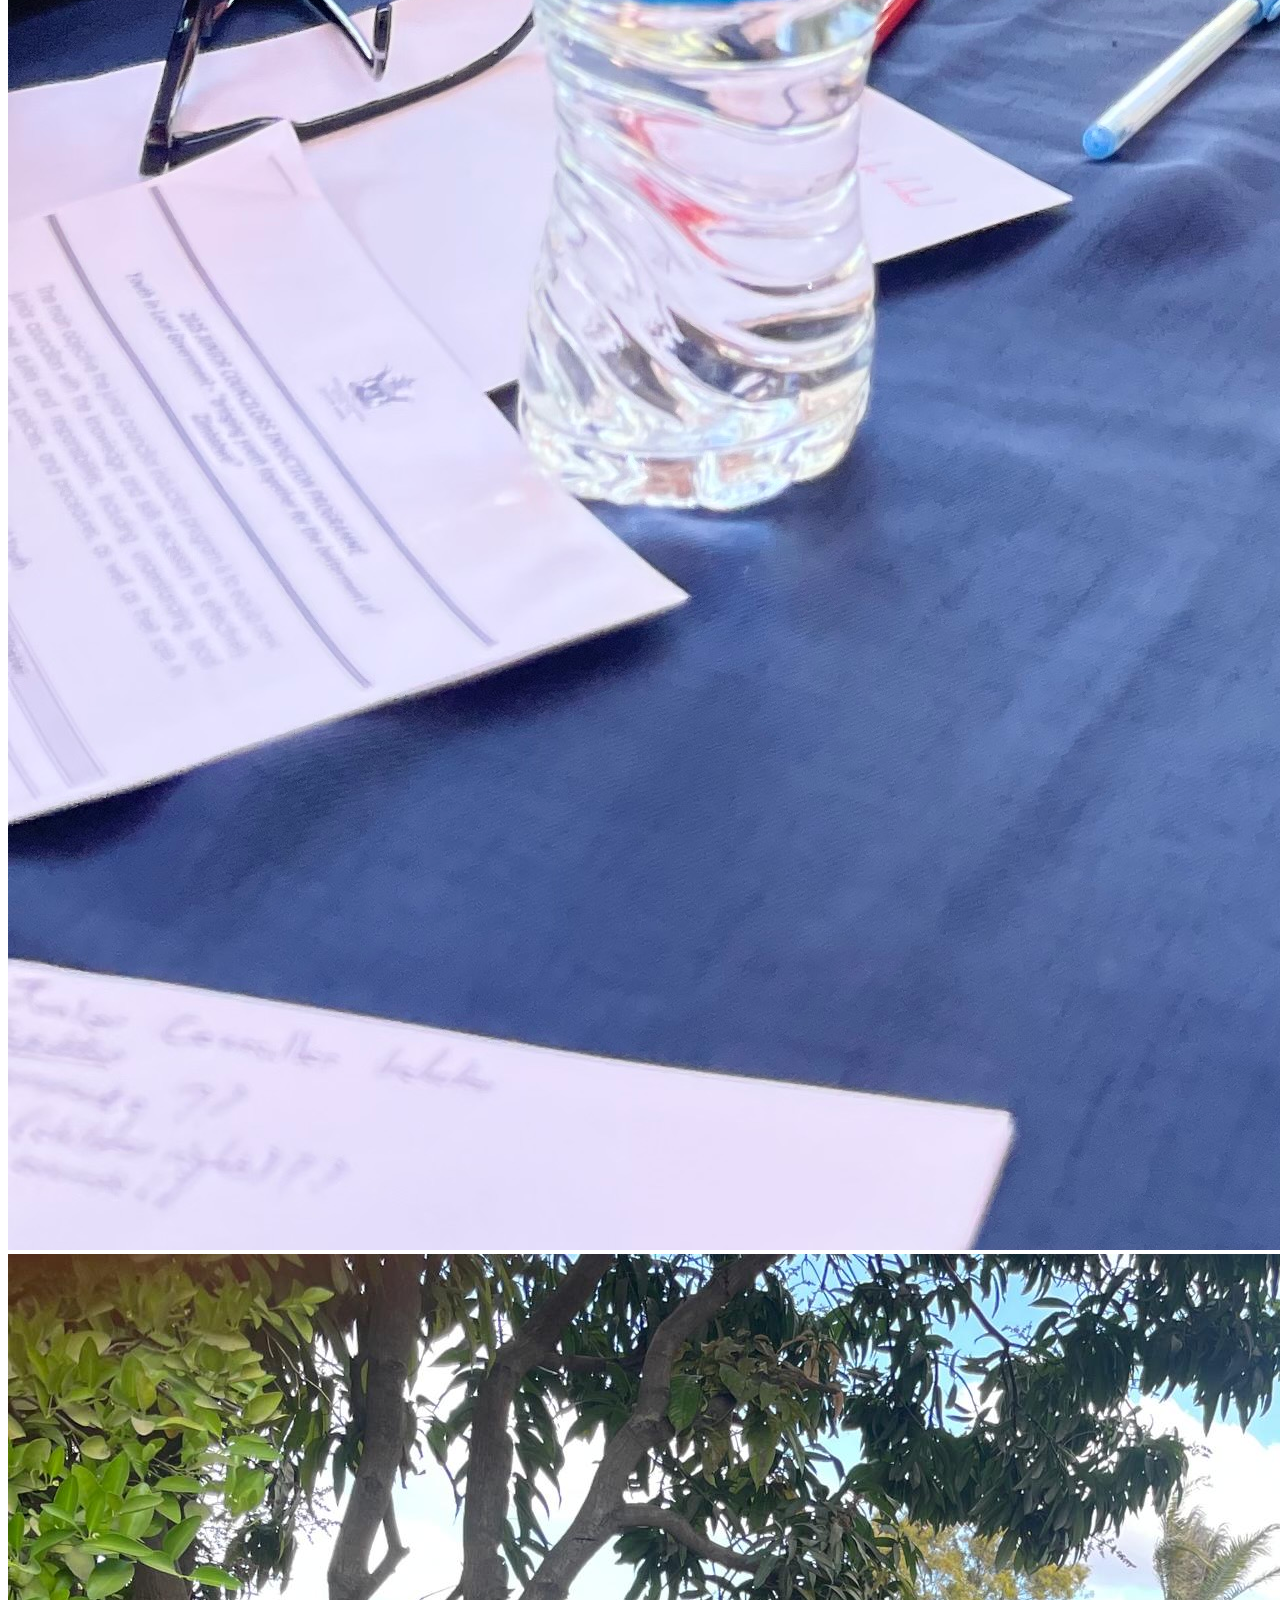
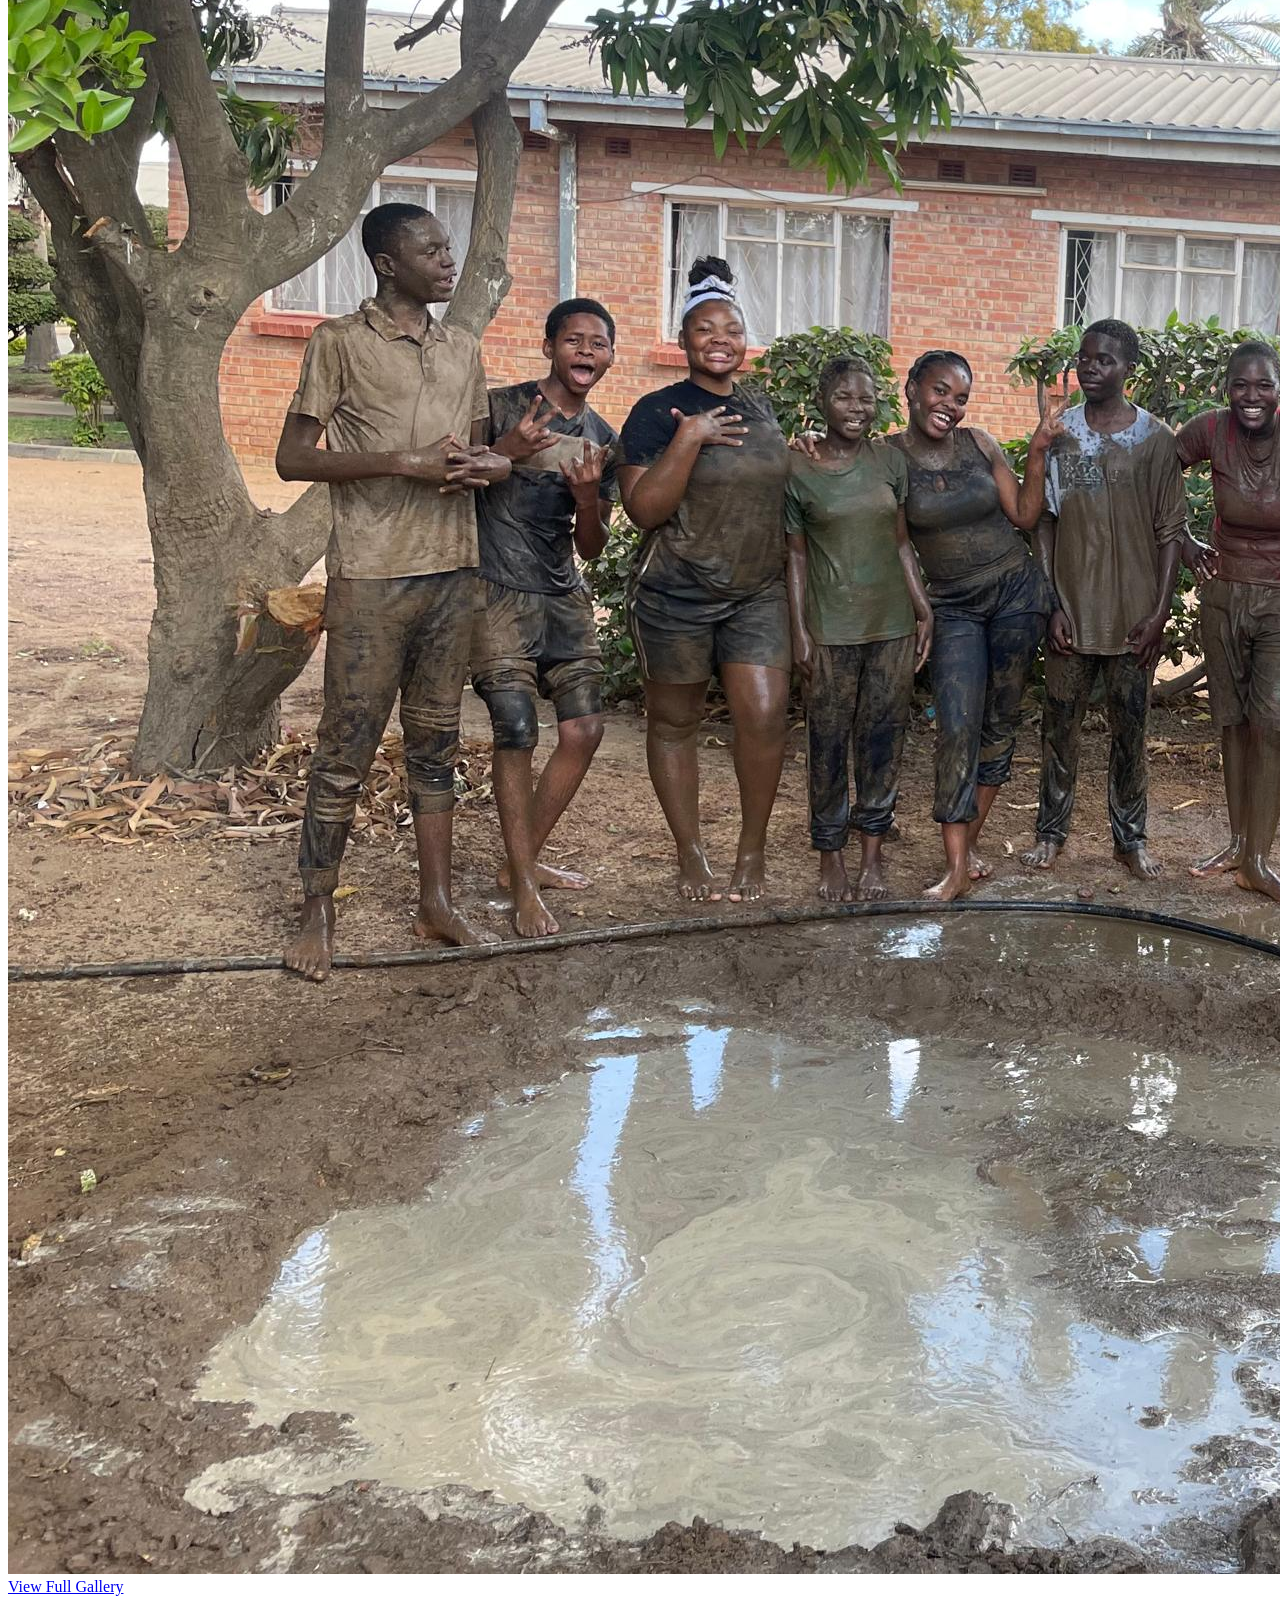
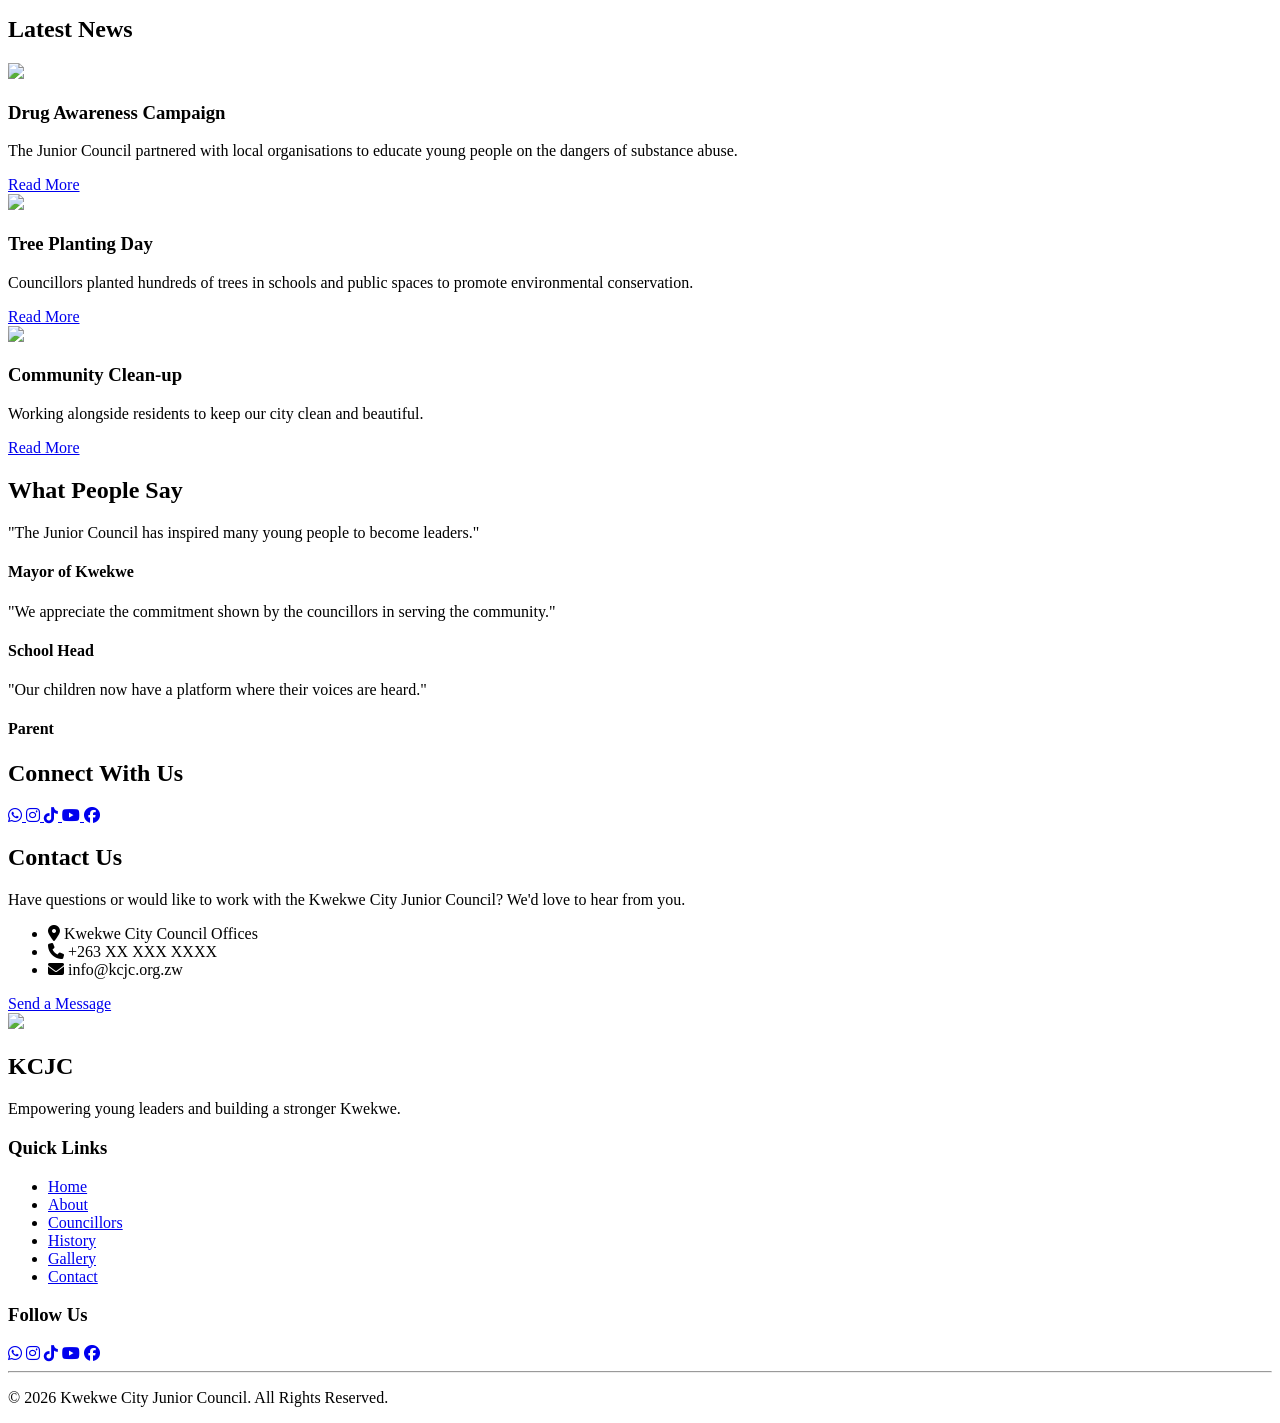
==== commit c87debde: "Update councillor count display in index.html" ====
--- a/index.html
+++ b/index.html
@@ -119,16 +119,15 @@
 
 <div class="stat">
 
-<h2 id="counter">0</h2>
-
-<p>Councillors</p>
+<h2> 16</h2>
+  <p>Councillors</p>
 
 </div>
 
 <div class="stat">
-
-<h2 id="counter">0</h2>
-
+  
+
+<h2 class="stat-number" data-count="7">7</h2>
 <p>Schools</p>
 
 </div>
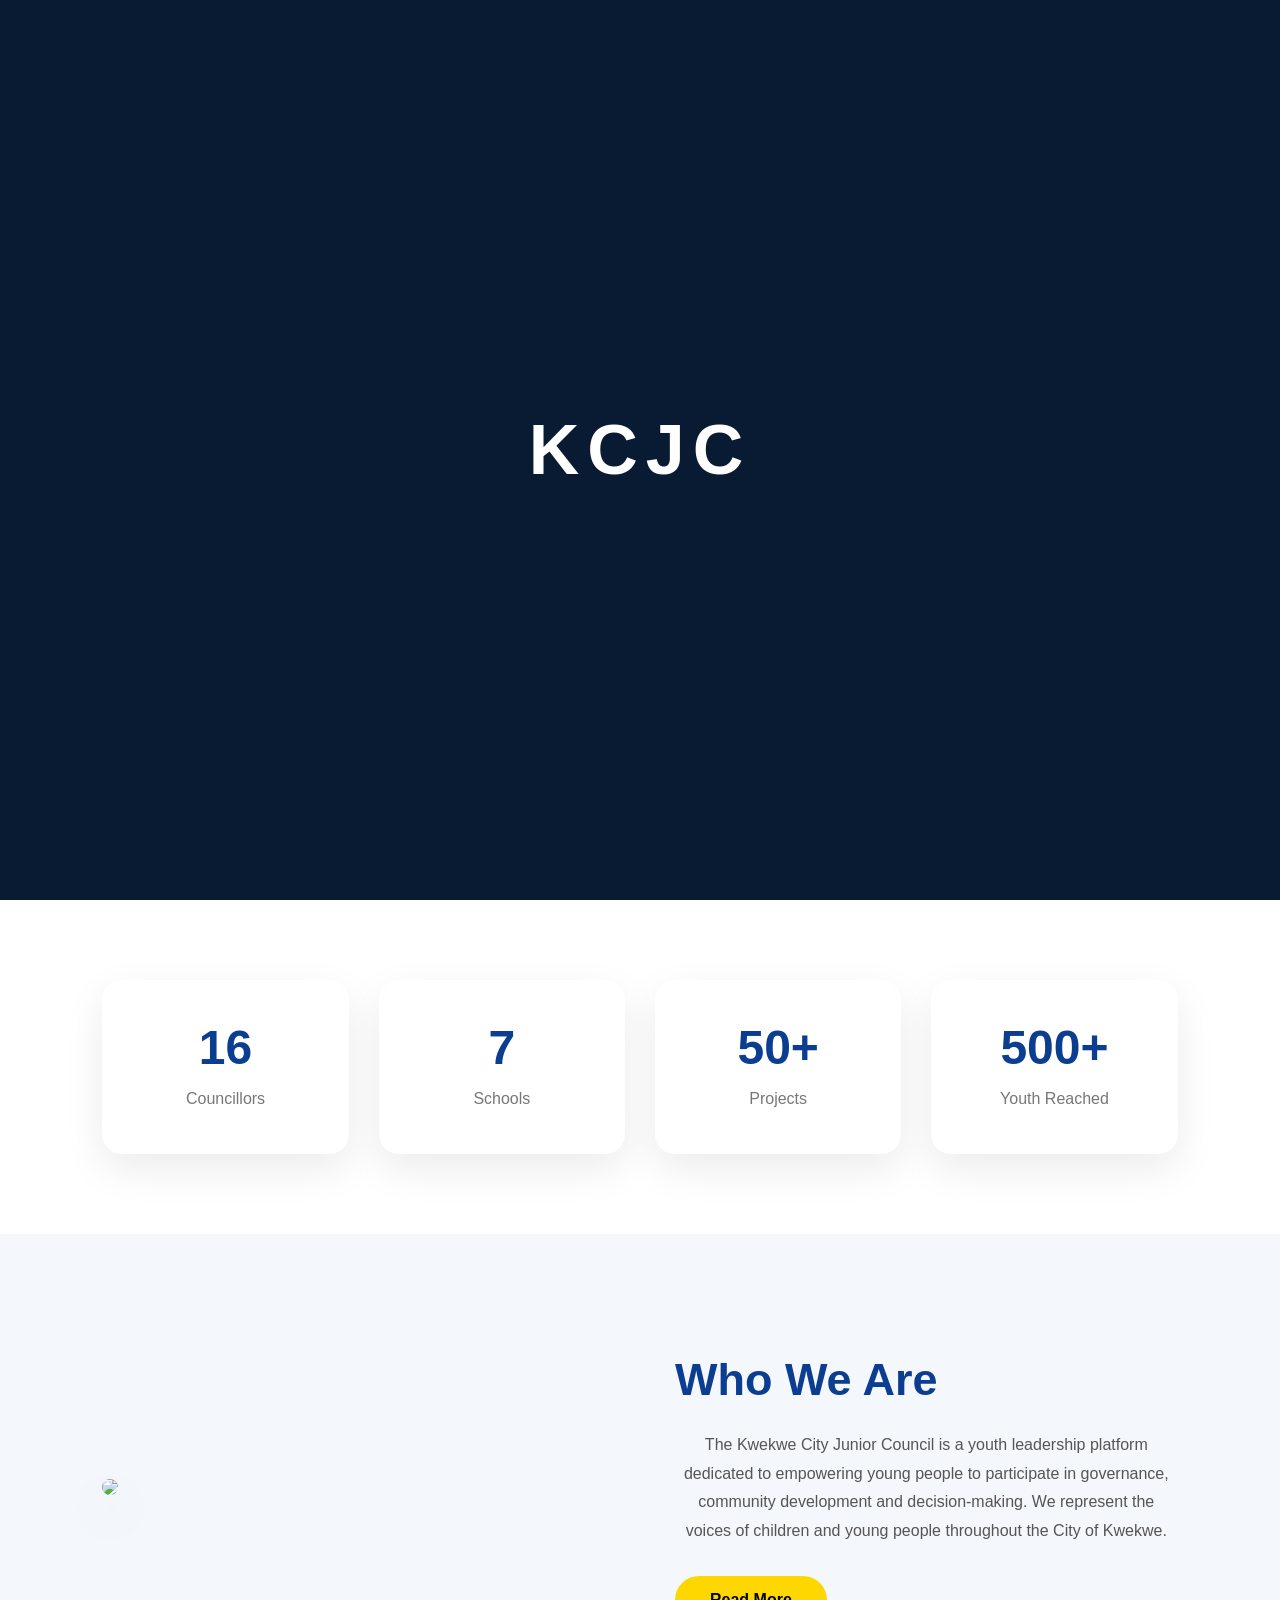
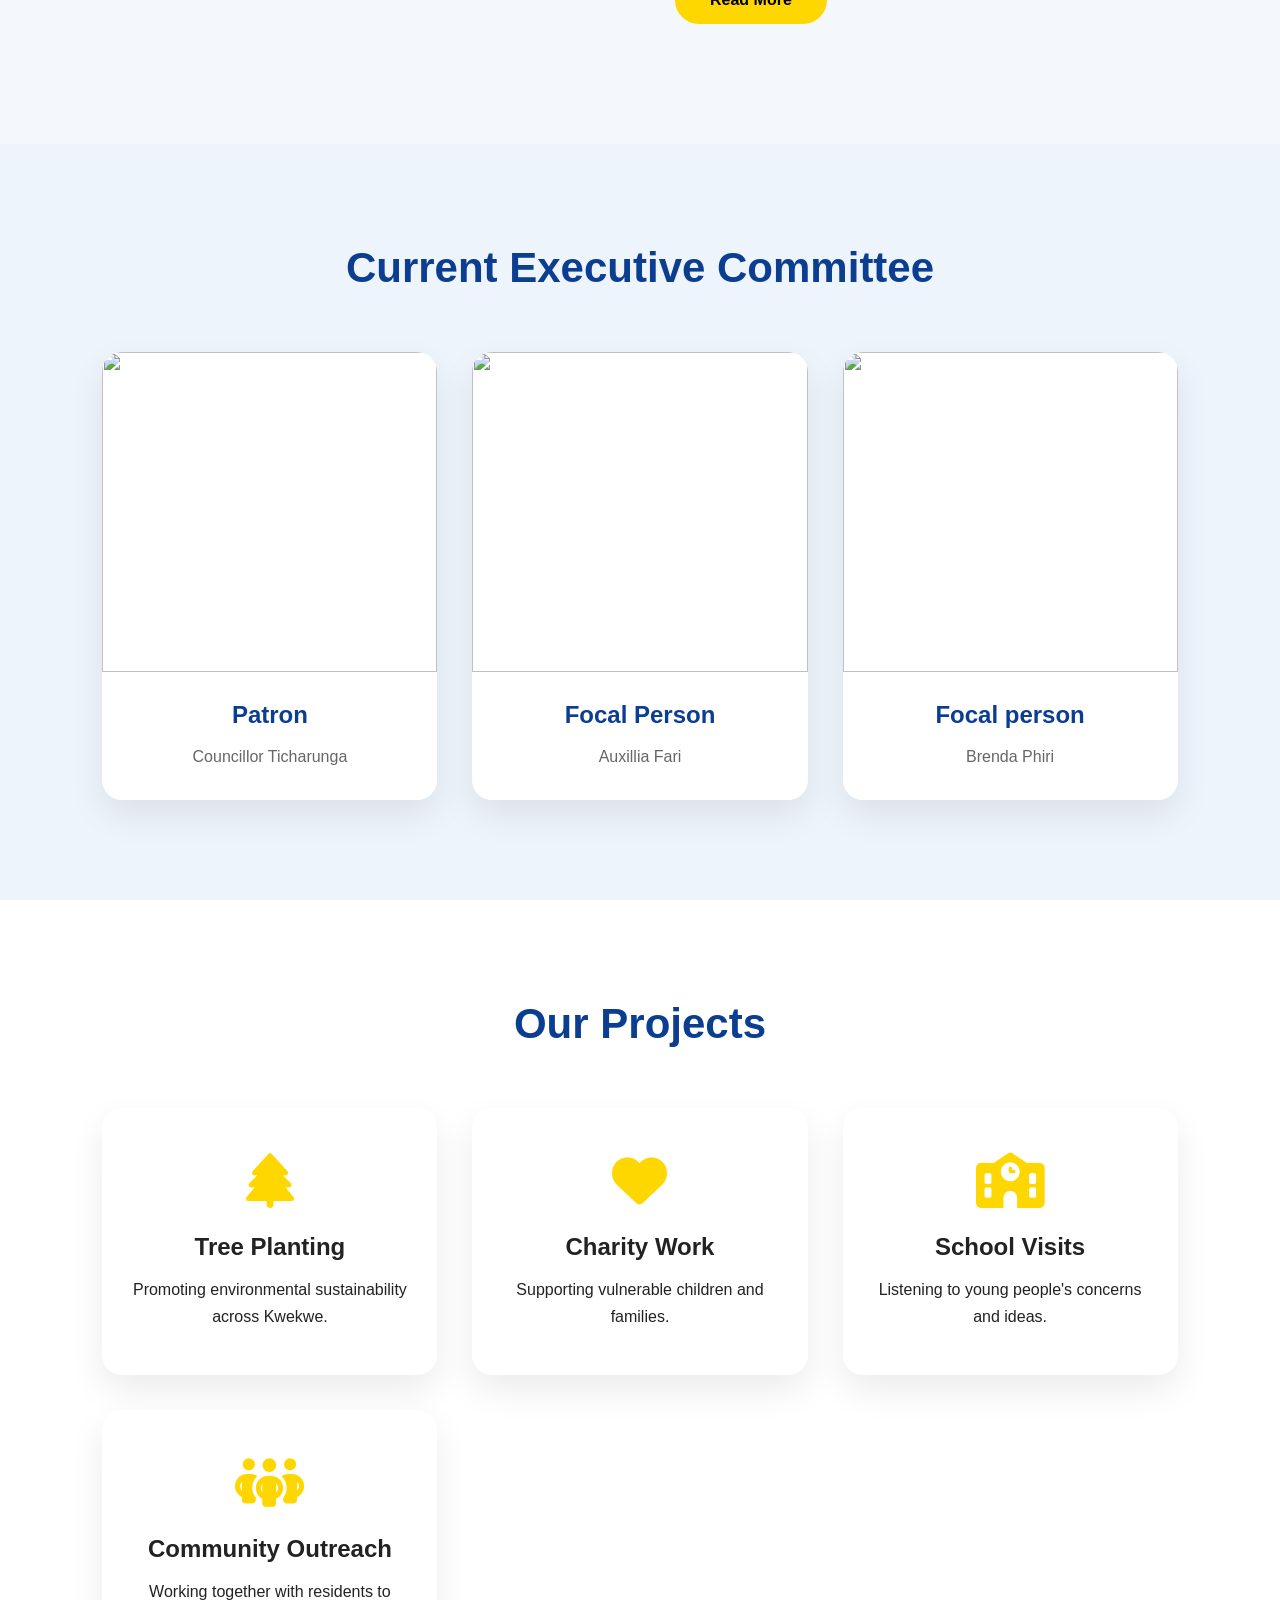
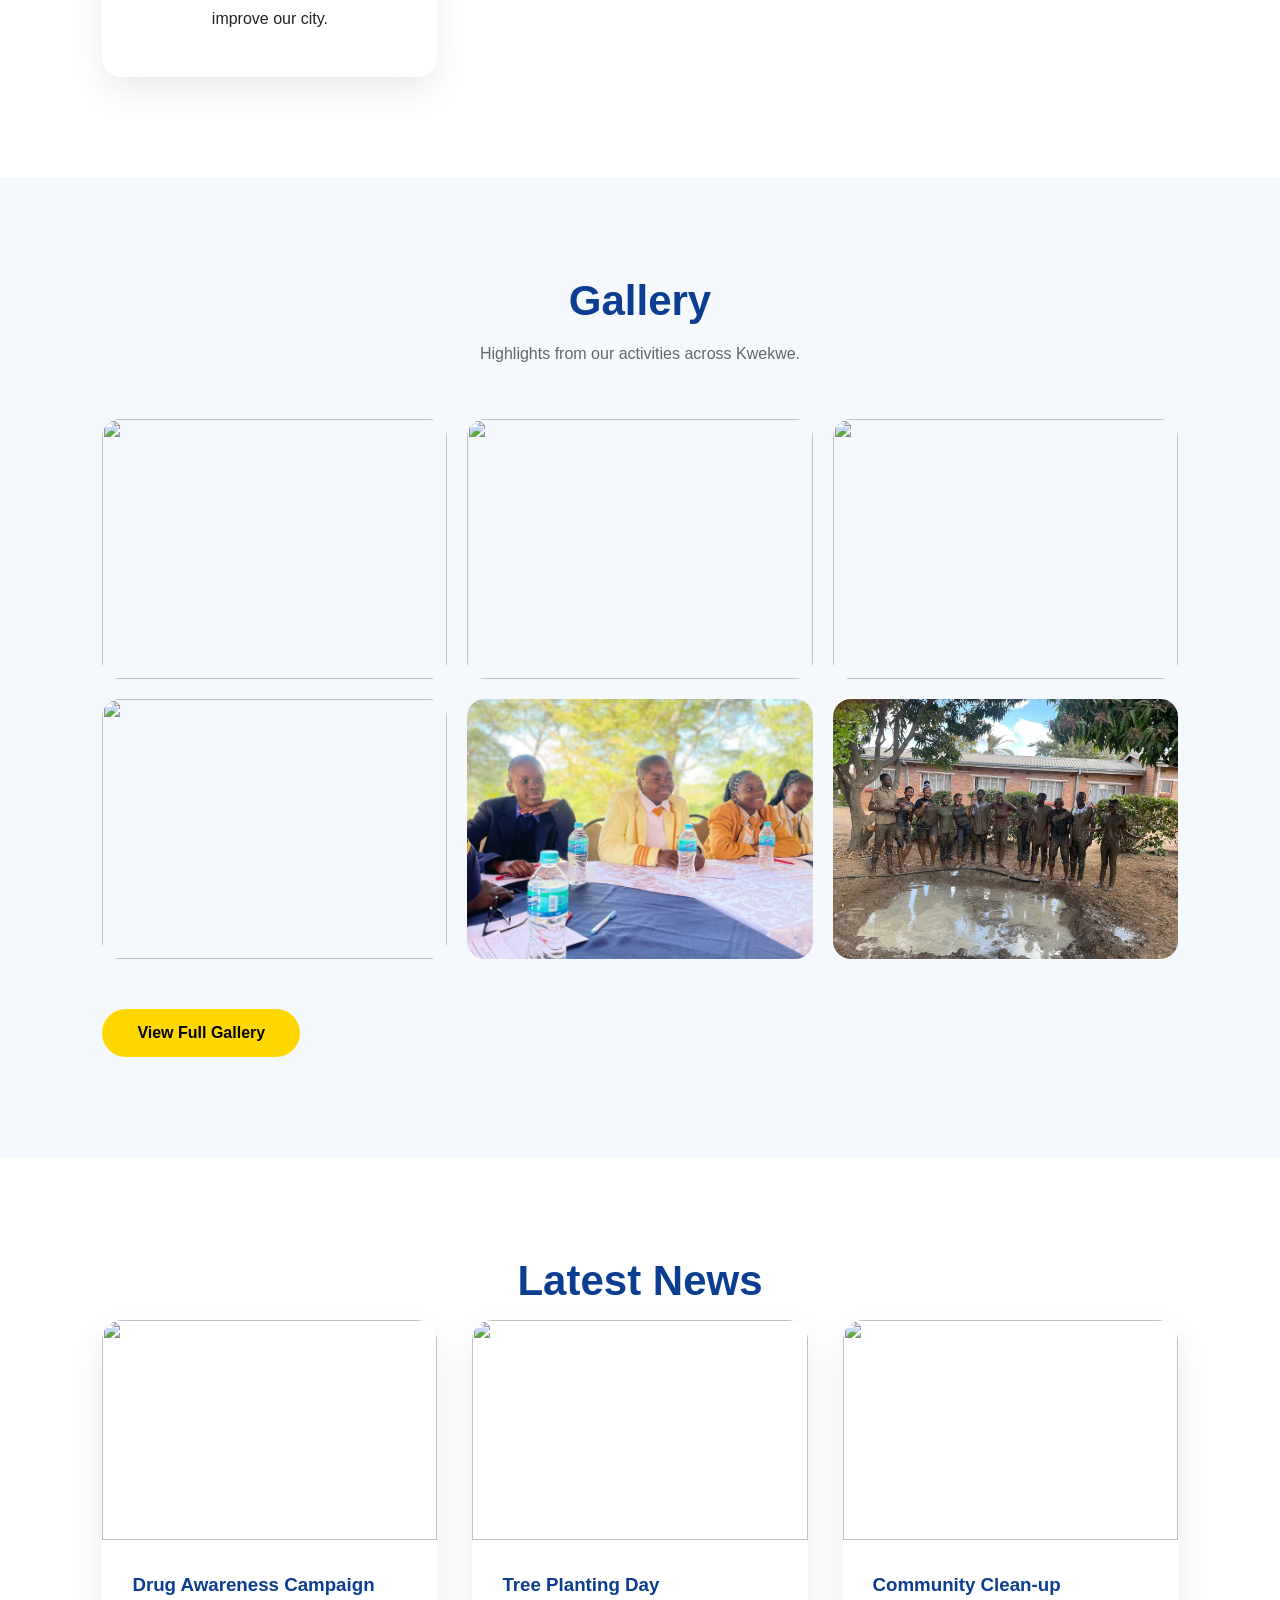
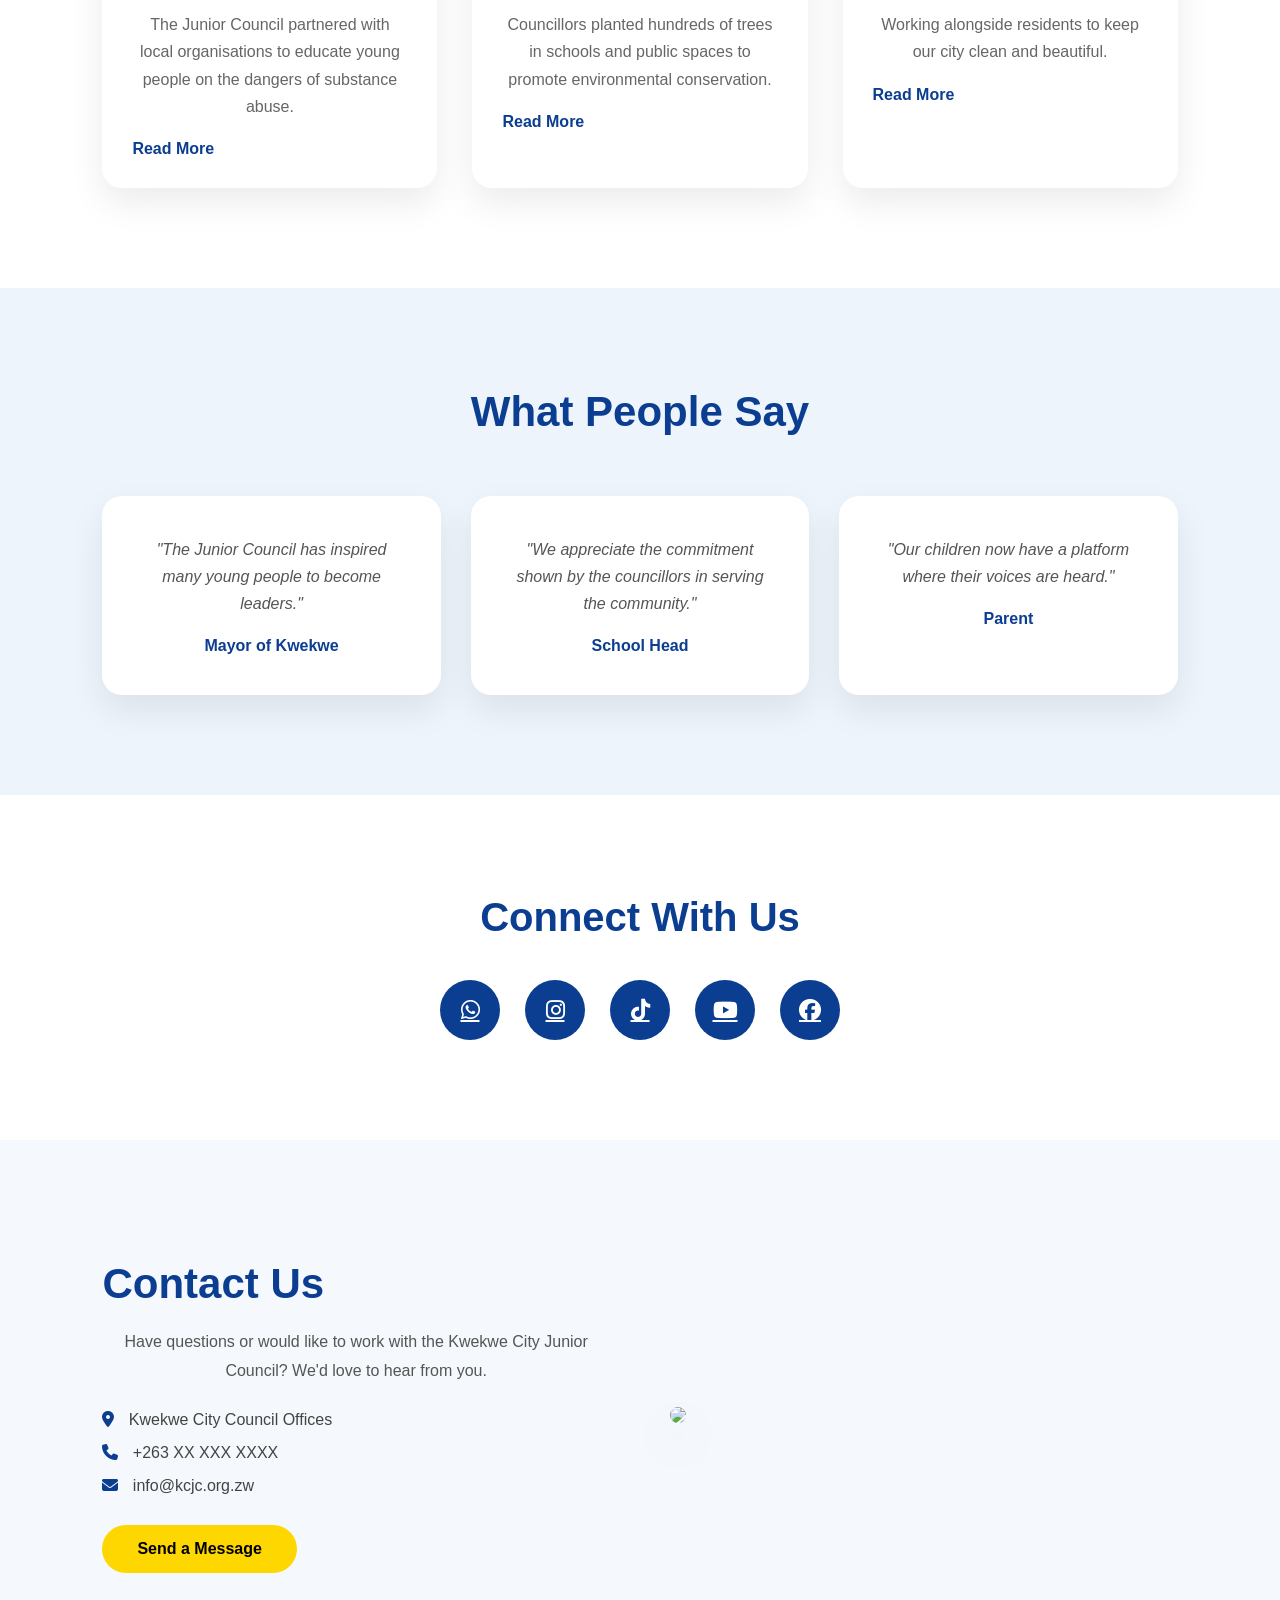
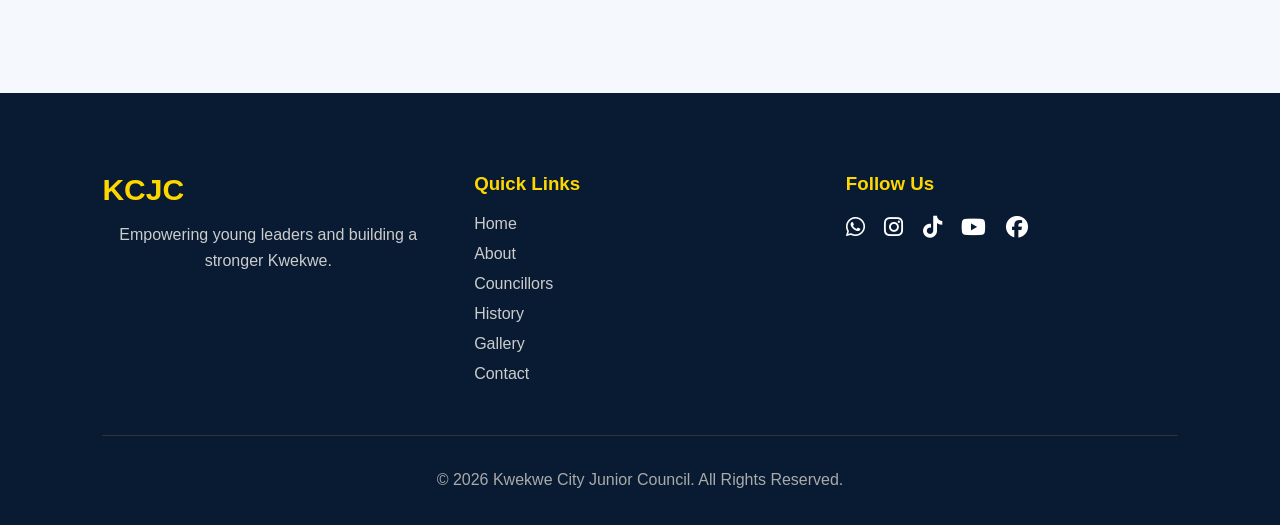
==== commit b511da66: "Fix heading value for youth reached statistic" ====
--- a/index.html
+++ b/index.html
@@ -142,7 +142,7 @@
 
 <div class="stat">
 
-<h2>5000+</h2>
+<h2>500+</h2>
 
 <p>Youth Reached</p>
 
--- a/index.css
+++ b/index.css
@@ -0,0 +1,621 @@
+/* ==========================================
+   KWEKWE CITY JUNIOR COUNCIL
+   STYLE.CSS
+   PART 1
+========================================== */
+*{
+    margin:0;
+    padding:0;
+    box-sizing:border-box;
+}
+html{
+    scroll-behavior:smooth;
+}
+body{
+    font-family:'Poppins',sans-serif;
+    background:#f4f7fb;
+    color:#222;
+    overflow-x:hidden;
+}
+p {
+    text-align: center;
+    line-height: 1.8;
+}
+/* COLORS */
+:root{
+--primary:#0b3d91;
+--secondary:#FFD700;
+--dark:#081b33;
+--light:#ffffff;
+--grey:#777;
+--background:#f4f7fb;
+}
+/* LOADER */
+#loader{
+position:fixed;
+width:100%;
+height:100vh;
+background:var(--dark);
+display:flex;
+justify-content:center;
+align-items:center;
+z-index:99999;
+}
+#loader h1{
+font-size:70px;
+color:white;
+letter-spacing:8px;
+}
+/* NAVIGATION */
+header{
+position:fixed;
+top:0;
+width:100%;
+background:rgba(255,255,255,.95);
+backdrop-filter:blur(12px);
+z-index:1000;
+}
+.navbar{
+width:90%;
+margin:auto;
+display:flex;
+justify-content:space-between;
+align-items:center;
+padding:18px 0;
+}
+.logo{
+display:flex;
+align-items:center;
+gap:12px;
+}
+.logo img{
+width:55px;
+height:55px;
+border-radius:50%;
+}
+.logo h2{
+font-size:22px;
+color:var(--primary);
+}
+.nav-links{
+display:flex;
+gap:30px;
+list-style:none;
+}
+.nav-links li a{
+text-decoration:none;
+color:#222;
+font-weight:500;
+transition:.3s;
+}
+.nav-links li a:hover{
+color:var(--primary);
+}
+.hamburger{
+display:none;
+font-size:28px;
+cursor:pointer;
+}
+/* HERO */
+.hero{
+height:100vh;
+background:url("../images/hero.jpg") center/cover;
+position:relative;
+display:flex;
+justify-content:center;
+align-items:center;
+text-align:center;
+}
+.overlay{
+position:absolute;
+width:100%;
+height:100%;
+background:rgba(0,0,0,.55);
+}
+.hero-content{
+position:relative;
+color:white;
+z-index:2;
+}
+.hero-content h1{
+font-size:72px;
+font-weight:800;
+margin-bottom:20px;
+}
+.hero-content p{
+font-size:22px;
+max-width:700px;
+margin:auto;
+}
+/* BUTTONS */
+.buttons{
+margin-top:40px;
+}
+.btn{
+display:inline-block;
+padding:15px 35px;
+background:var(--secondary);
+color:black;
+font-weight:600;
+text-decoration:none;
+border-radius:40px;
+margin-right:15px;
+transition:.4s;
+}
+.btn:hover{
+transform:translateY(-6px);
+box-shadow:0 12px 30px rgba(0,0,0,.3);
+}
+.btn2{
+display:inline-block;
+padding:15px 35px;
+border:2px solid white;
+color:white;
+border-radius:40px;
+text-decoration:none;
+transition:.4s;
+}
+.btn2:hover{
+background:white;
+color:black;
+}
+/* STATISTICS */
+.stats{
+padding:80px 8%;
+display:grid;
+grid-template-columns:repeat(4,1fr);
+gap:30px;
+background:white;
+}
+.stat{
+background:white;
+padding:40px;
+text-align:center;
+border-radius:20px;
+box-shadow:0 15px 40px rgba(0,0,0,.08);
+transition:.4s;
+}
+.stat:hover{
+transform:translateY(-10px);
+}
+.stat h2{
+font-size:48px;
+color:var(--primary);
+}
+.stat p{
+margin-top:10px;
+color:var(--grey);
+}
+/* ABOUT */
+.about-preview{
+padding:120px 8%;
+display:grid;
+grid-template-columns:1fr 1fr;
+gap:70px;
+align-items:center;
+}
+.about-preview img{
+width:100%;
+border-radius:20px;
+box-shadow:0 20px 50px rgba(0,0,0,.15);
+}
+.about-preview h2{
+font-size:45px;
+margin-bottom:25px;
+color:var(--primary);
+}
+.about-preview p{
+line-height:1.8;
+color:#555;
+margin-bottom:30px;
+}
+/* SECTION TITLES */
+.title{
+text-align:center;
+font-size:42px;
+margin-bottom:15px;
+color:var(--primary);
+}
+.subtitle{
+text-align:center;
+margin-bottom:50px;
+color:#666;
+}
+/* ==========================================
+   PART 2
+   Executive • Projects • Gallery • News
+==========================================*/
+/* EXECUTIVE SECTION */
+.executive{
+    padding:100px 8%;
+    background:#eef4fb;
+}
+.cards{
+    margin-top:60px;
+    display:grid;
+    grid-template-columns:repeat(auto-fit,minmax(260px,1fr));
+    gap:35px;
+}
+.card{
+    background:#fff;
+    border-radius:20px;
+    overflow:hidden;
+    text-align:center;
+    box-shadow:0 15px 35px rgba(0,0,0,.08);
+    transition:.4s ease;
+}
+.card:hover{
+    transform:translateY(-12px);
+    box-shadow:0 20px 50px rgba(0,0,0,.15);
+}
+.card img{
+    width:100%;
+    height:320px;
+    object-fit:cover;
+}
+.card h3{
+    margin-top:25px;
+    color:#0b3d91;
+    font-size:24px;
+}
+.card p{
+    margin:15px 25px 30px;
+    color:#666;
+    line-height:1.6;
+}
+/* PROJECTS */
+.projects{
+    padding:100px 8%;
+    background:#fff;
+}
+.projects h2{
+    text-align:center;
+    font-size:42px;
+    color:#0b3d91;
+    margin-bottom:60px;
+}
+.project-grid{
+    display:grid;
+    grid-template-columns:repeat(auto-fit,minmax(250px,1fr));
+    gap:35px;
+}
+.project{
+    background:#fff;
+    padding:45px 30px;
+    text-align:center;
+    border-radius:20px;
+    box-shadow:0 15px 35px rgba(0,0,0,.08);
+    transition:.4s;
+}
+.project:hover{
+    transform:translateY(-10px);
+    background:#0b3d91;
+    color:#fff;
+}
+.project i{
+    font-size:55px;
+    color:#FFD700;
+    margin-bottom:25px;
+}
+.project:hover i{
+    color:white;
+}
+.project h3{
+    margin-bottom:15px;
+    font-size:24px;
+}
+.project p{
+    line-height:1.7;
+}
+/* GALLERY */
+.gallery{
+    padding:100px 8%;
+    background:#f5f8fc;
+}
+.gallery-grid{
+    display:grid;
+    grid-template-columns:repeat(auto-fit,minmax(280px,1fr));
+    gap:20px;
+    margin-top:50px;
+    margin-bottom:50px;
+}
+.gallery-item{
+    overflow:hidden;
+    border-radius:18px;
+}
+.gallery-item img{
+    width:100%;
+    height:260px;
+    object-fit:cover;
+    transition:.5s;
+    display:block;
+}
+.gallery-item:hover img{
+    transform:scale(1.12);
+}
+/* NEWS */
+.news{
+    padding:100px 8%;
+    background:#fff;
+}
+.news-container{
+    display:grid;
+    grid-template-columns:repeat(auto-fit,minmax(320px,1fr));
+    gap:35px;
+}
+.news-card{
+    background:#fff;
+    border-radius:20px;
+    overflow:hidden;
+    box-shadow:0 15px 35px rgba(0,0,0,.08);
+    transition:.4s;
+}
+.news-card:hover{
+    transform:translateY(-12px);
+}
+.news-card img{
+    width:100%;
+    height:220px;
+    object-fit:cover;
+}
+.news-content{
+    padding:30px;
+}
+.news-content h3{
+    color:#0b3d91;
+    margin-bottom:15px;
+}
+.news-content p{
+    color:#666;
+    line-height:1.7;
+    margin-bottom:20px;
+}
+.news-content a{
+    color:#0b3d91;
+    text-decoration:none;
+    font-weight:600;
+}
+.news-content a:hover{
+    color:#FFD700;
+}
+/* HOVER GLOW */
+.card,
+.project,
+.news-card{
+    position:relative;
+}
+.card::after,
+.project::after,
+.news-card::after{
+    content:"";
+    position:absolute;
+    inset:0;
+    border-radius:20px;
+    opacity:0;
+    transition:.4s;
+    box-shadow:0 0 35px rgba(11,61,145,.25);
+}
+.card:hover::after,
+.project:hover::after,
+.news-card:hover::after{
+    opacity:1;
+}
+/* ==========================================
+   PART 3
+   Testimonials • Contact • Footer
+   Responsive Design • Animations
+==========================================*/
+/* TESTIMONIALS */
+.testimonials{
+    padding:100px 8%;
+    background:#eef4fb;
+}
+.testimonial-container{
+    display:grid;
+    grid-template-columns:repeat(auto-fit,minmax(300px,1fr));
+    gap:30px;
+    margin-top:60px;
+}
+.testimonial{
+    background:#fff;
+    padding:40px;
+    border-radius:20px;
+    box-shadow:0 15px 35px rgba(0,0,0,.08);
+    text-align:center;
+    transition:.4s;
+}
+.testimonial:hover{
+    transform:translateY(-10px);
+}
+.testimonial p{
+    font-style:italic;
+    color:#555;
+    line-height:1.7;
+    margin-bottom:20px;
+}
+.testimonial h4{
+    color:#0b3d91;
+}
+/* SOCIAL SECTION */
+.social-section{
+    padding:100px 8%;
+    text-align:center;
+    background:#fff;
+}
+.social-section h2{
+    font-size:40px;
+    color:#0b3d91;
+    margin-bottom:40px;
+}
+.social-icons{
+    display:flex;
+    justify-content:center;
+    gap:25px;
+    flex-wrap:wrap;
+}
+.social-icons a{
+    width:60px;
+    height:60px;
+    display:flex;
+    align-items:center;
+    justify-content:center;
+    border-radius:50%;
+    background:#0b3d91;
+    color:#fff;
+    font-size:22px;
+    transition:.4s;
+}
+.social-icons a:hover{
+    background:#FFD700;
+    color:#000;
+    transform:translateY(-8px);
+}
+/* CONTACT PREVIEW */
+.contact-preview{
+    padding:120px 8%;
+    display:grid;
+    grid-template-columns:1fr 1fr;
+    gap:60px;
+    align-items:center;
+    background:#f5f8fc;
+}
+.contact-left h2{
+    font-size:42px;
+    color:#0b3d91;
+    margin-bottom:20px;
+}
+.contact-left p{
+    color:#555;
+    line-height:1.8;
+    margin-bottom:25px;
+}
+.contact-left ul{
+    list-style:none;
+    margin-bottom:30px;
+}
+.contact-left ul li{
+    margin-bottom:15px;
+    color:#444;
+}
+.contact-left i{
+    color:#0b3d91;
+    margin-right:10px;
+}
+.contact-right img{
+    width:100%;
+    border-radius:20px;
+    box-shadow:0 20px 50px rgba(0,0,0,.15);
+}
+/* FOOTER */
+footer{
+    background:#081b33;
+    color:#fff;
+    padding:80px 8% 30px;
+}
+.footer-content{
+    display:grid;
+    grid-template-columns:repeat(auto-fit,minmax(250px,1fr));
+    gap:40px;
+    margin-bottom:40px;
+}
+.footer-logo h2{
+    font-size:30px;
+    color:#FFD700;
+    margin-bottom:15px;
+}
+.footer-logo p{
+    color:#ccc;
+    line-height:1.6;
+}
+.footer-links h3,
+.footer-social h3{
+    margin-bottom:20px;
+    color:#FFD700;
+}
+.footer-links ul{
+    list-style:none;
+}
+.footer-links ul li{
+    margin-bottom:12px;
+}
+.footer-links ul li a{
+    color:#ccc;
+    text-decoration:none;
+    transition:.3s;
+}
+.footer-links ul li a:hover{
+    color:#FFD700;
+}
+.footer-social a{
+    color:#fff;
+    font-size:22px;
+    margin-right:15px;
+    transition:.3s;
+}
+.footer-social a:hover{
+    color:#FFD700;
+}
+footer hr{
+    border:0;
+    height:1px;
+    background:#333;
+    margin:30px 0;
+}
+.copyright{
+    text-align:center;
+    color:#aaa;
+}
+/* RESPONSIVE DESIGN */
+@media(max-width:1024px){
+.hero-content h1{
+    font-size:50px;
+}
+.stats{
+    grid-template-columns:repeat(2,1fr);
+}
+.about-preview,
+.contact-preview{
+    grid-template-columns:1fr;
+}
+}
+@media(max-width:768px){
+.nav-links{
+    display:none;
+}
+.hamburger{
+    display:block;
+}
+.hero-content h1{
+    font-size:38px;
+}
+.hero-content p{
+    font-size:18px;
+}
+.stats{
+    grid-template-columns:1fr;
+}
+}
+@media(max-width:480px){
+.btn,
+.btn2{
+    display:block;
+    margin:10px auto;
+}
+.hero-content h1{
+    font-size:32px;
+}
+}
+/* ANIMATIONS */
+@keyframes fadeIn{
+    from{
+        opacity:0;
+        transform:translateY(30px);
+    }
+    to{
+        opacity:1;
+        transform:translateY(0);
+    }
+}
+section{
+    animation:fadeIn 1s ease-in-out;
+}
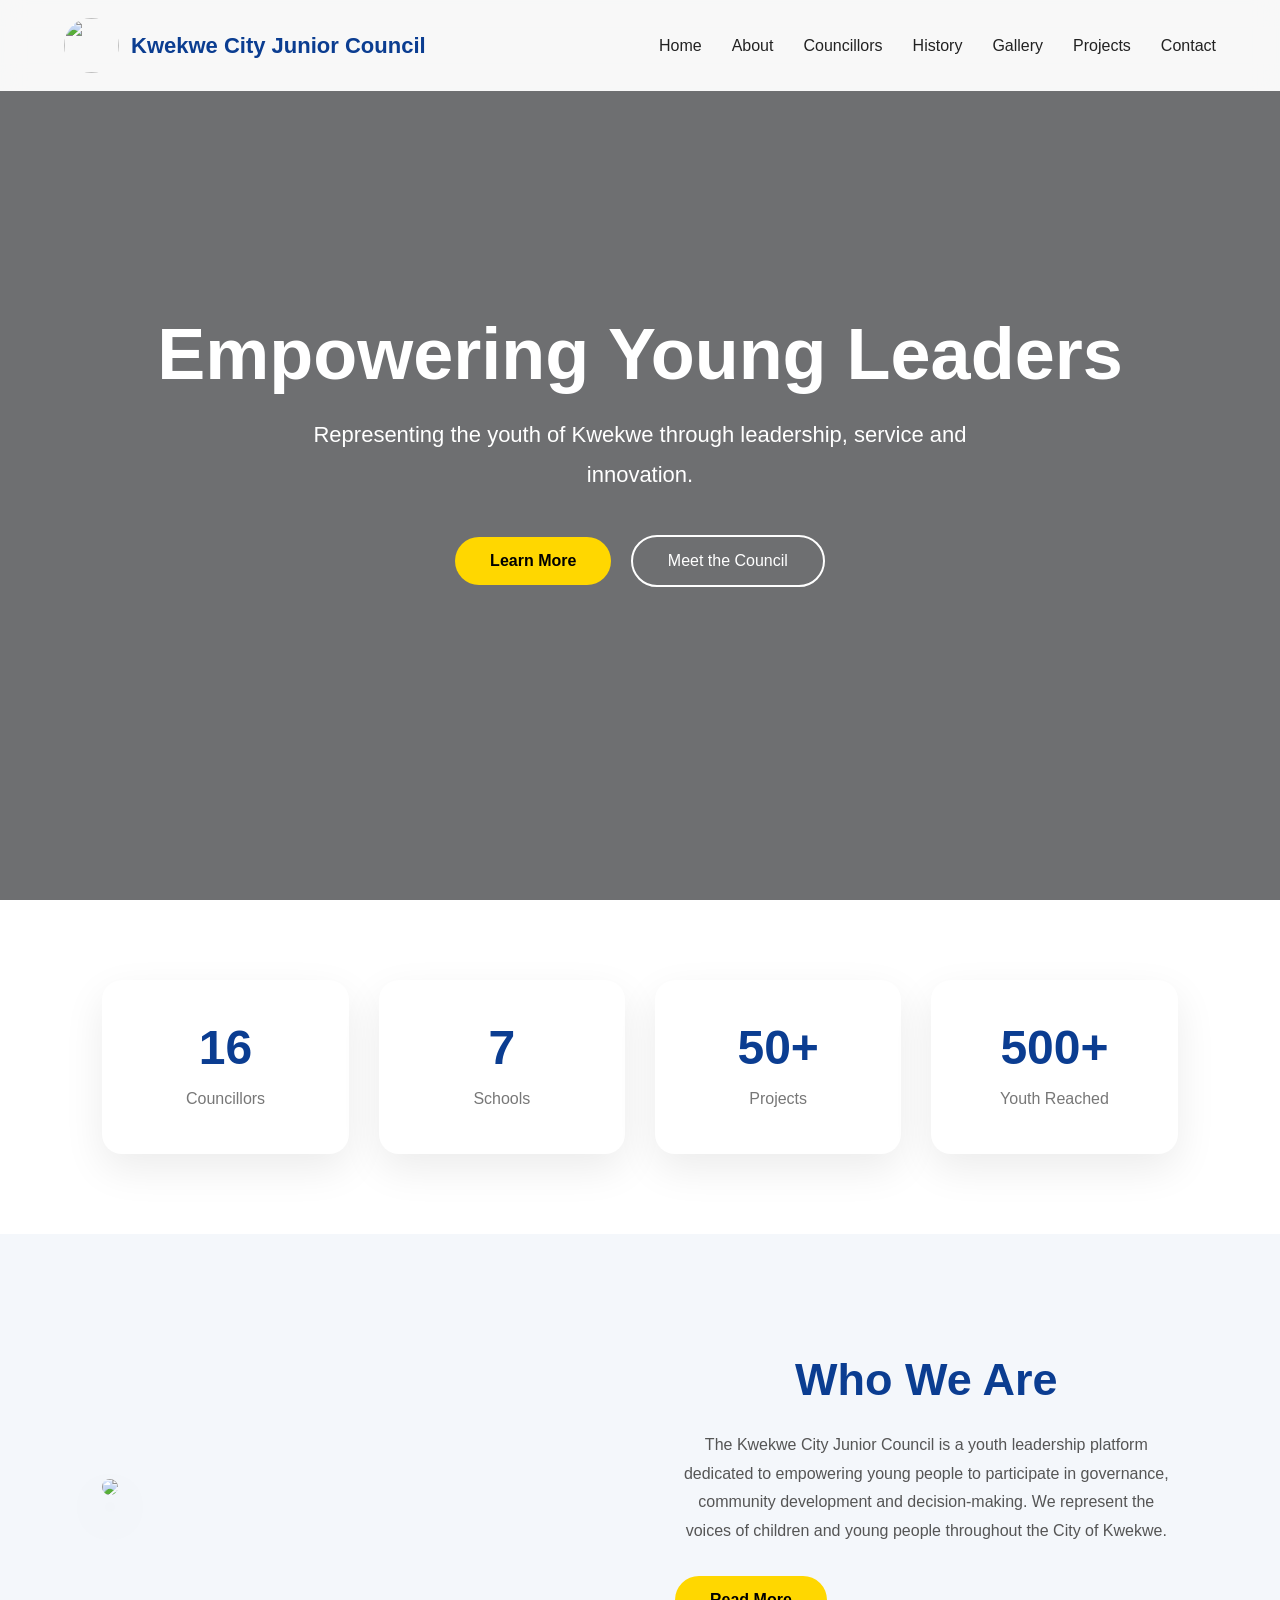
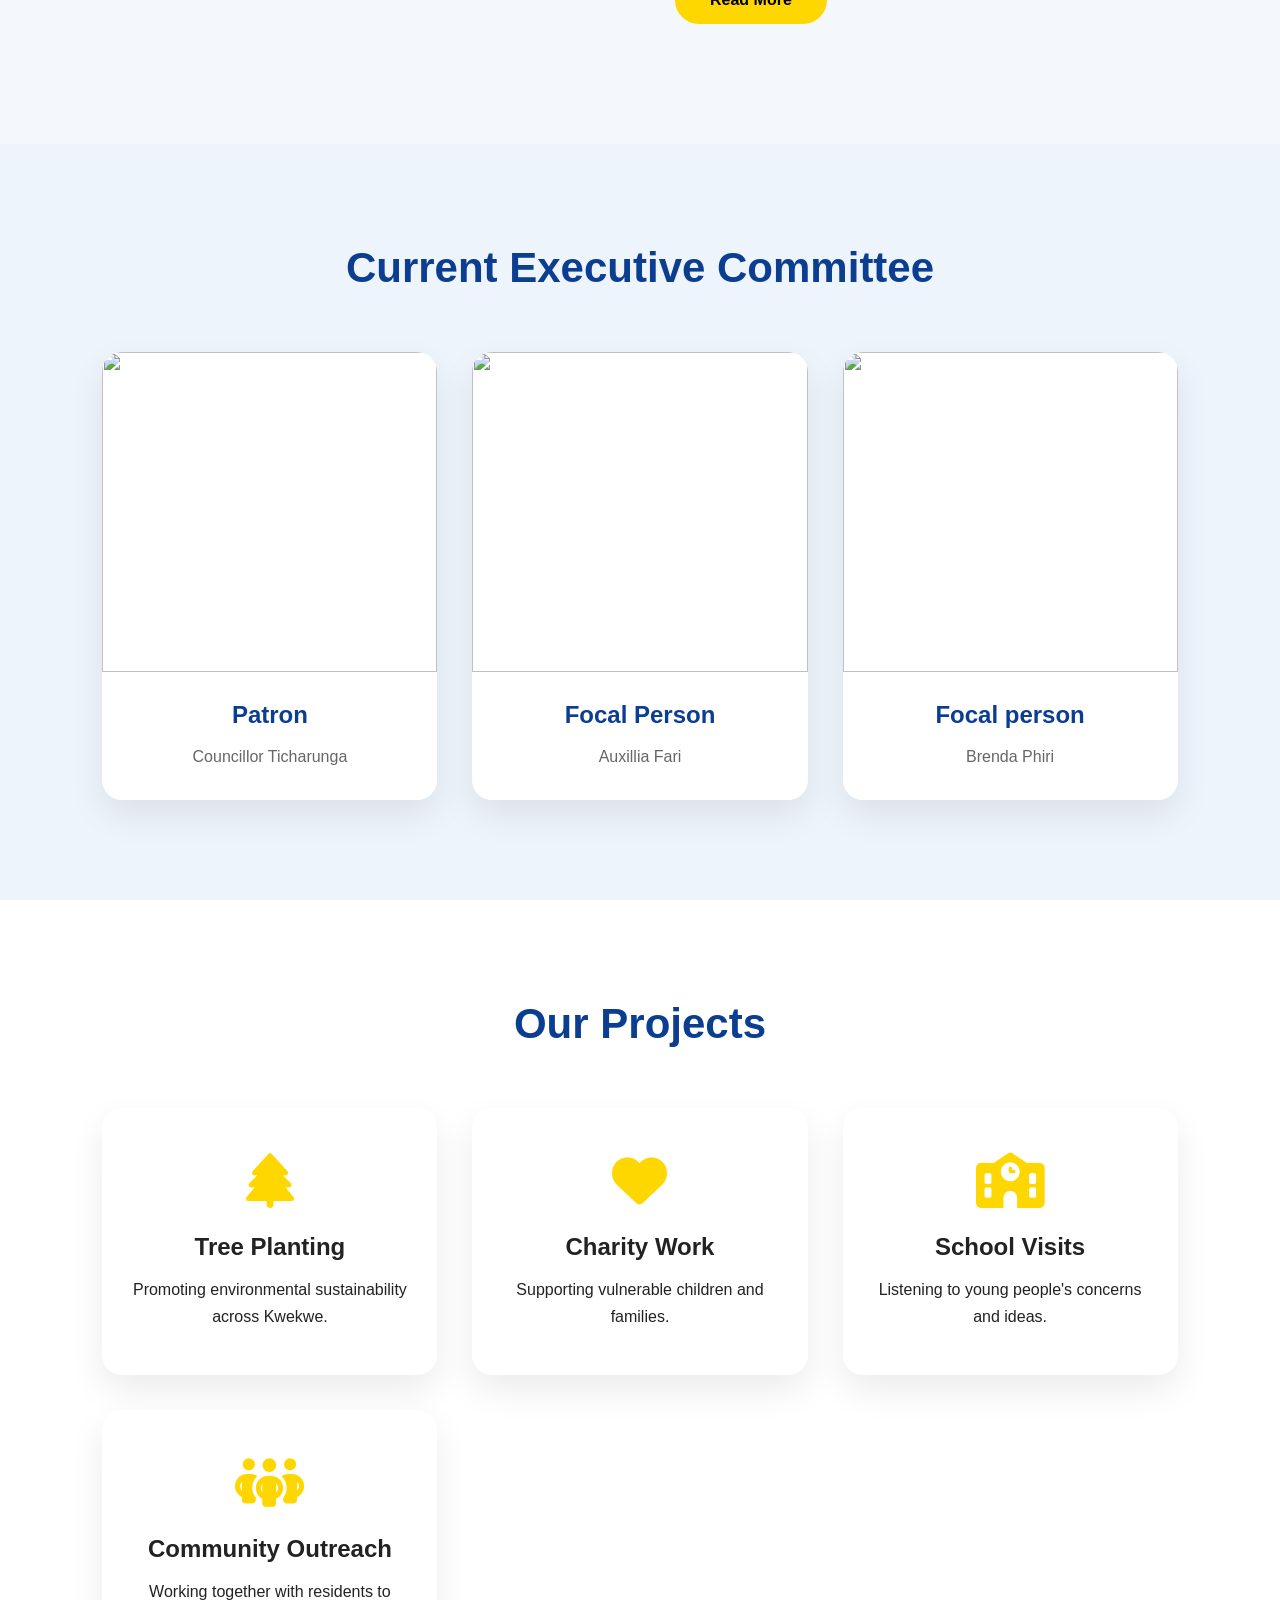
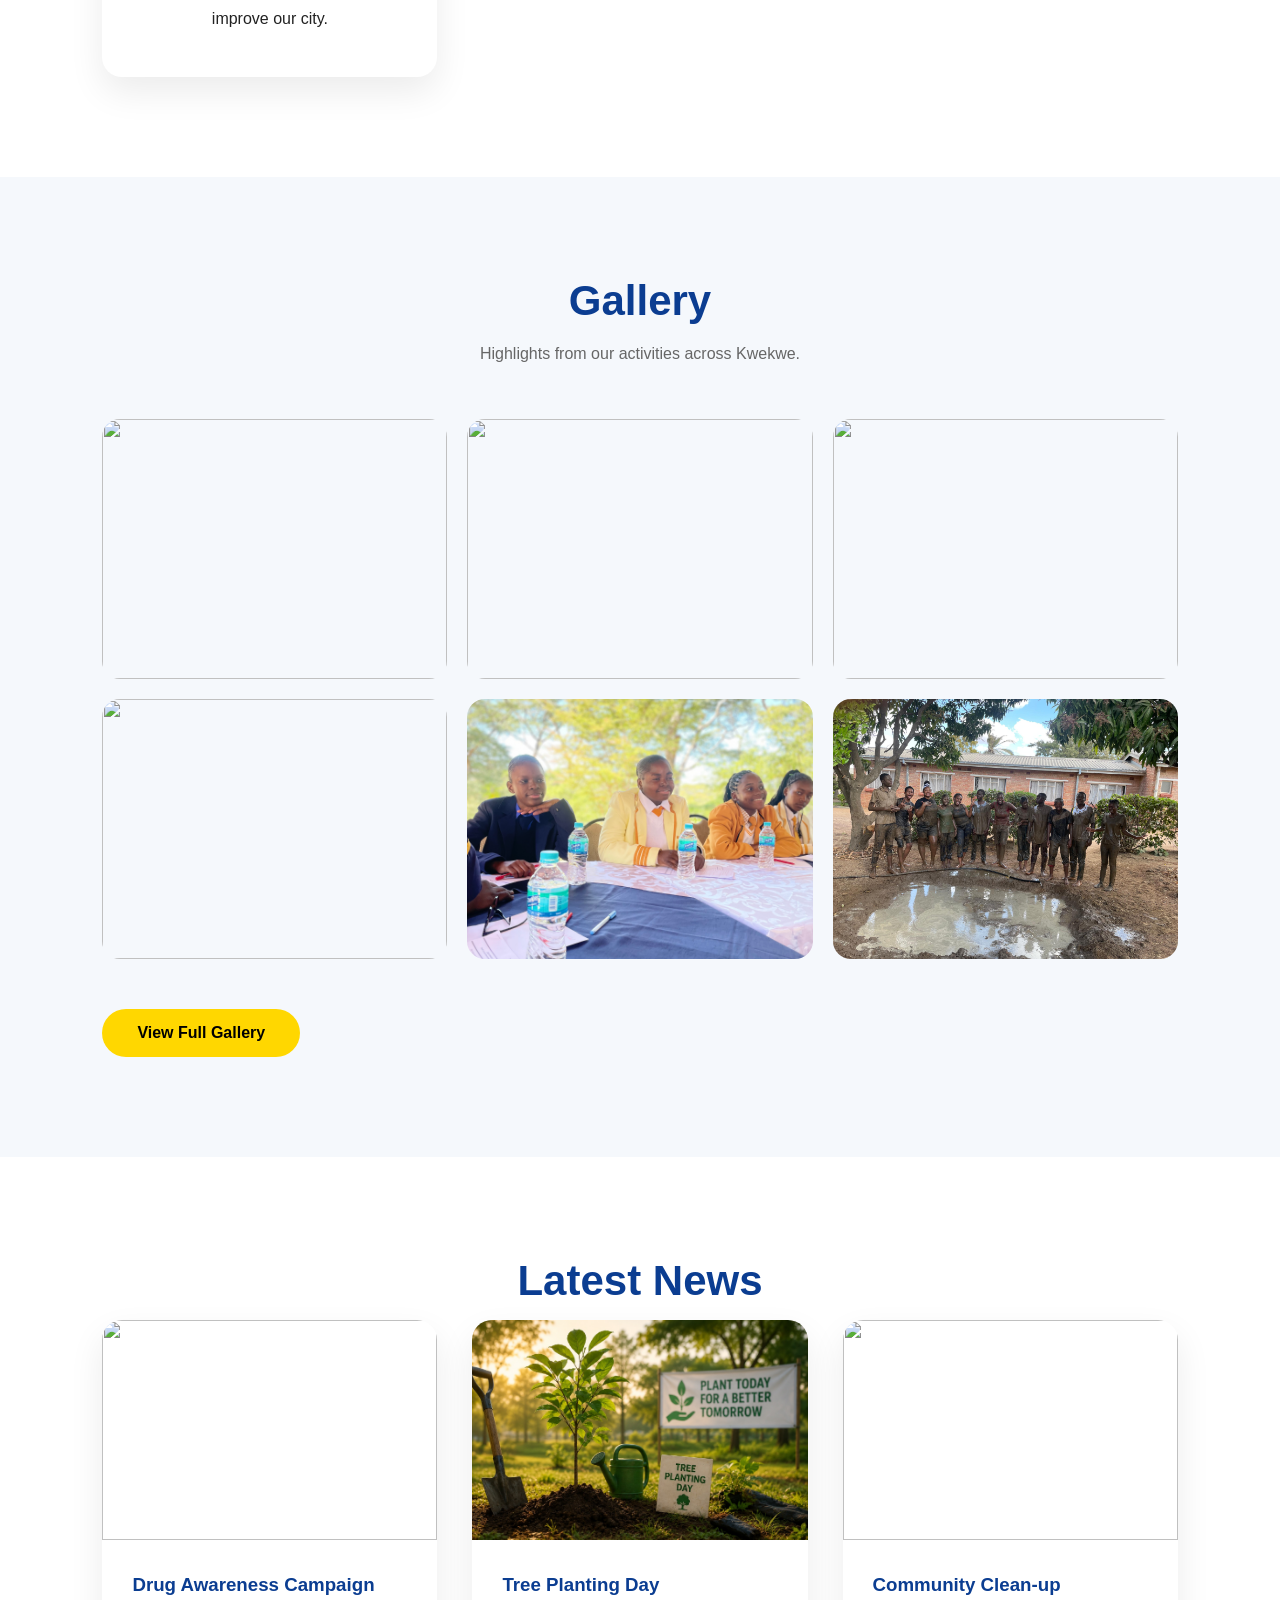
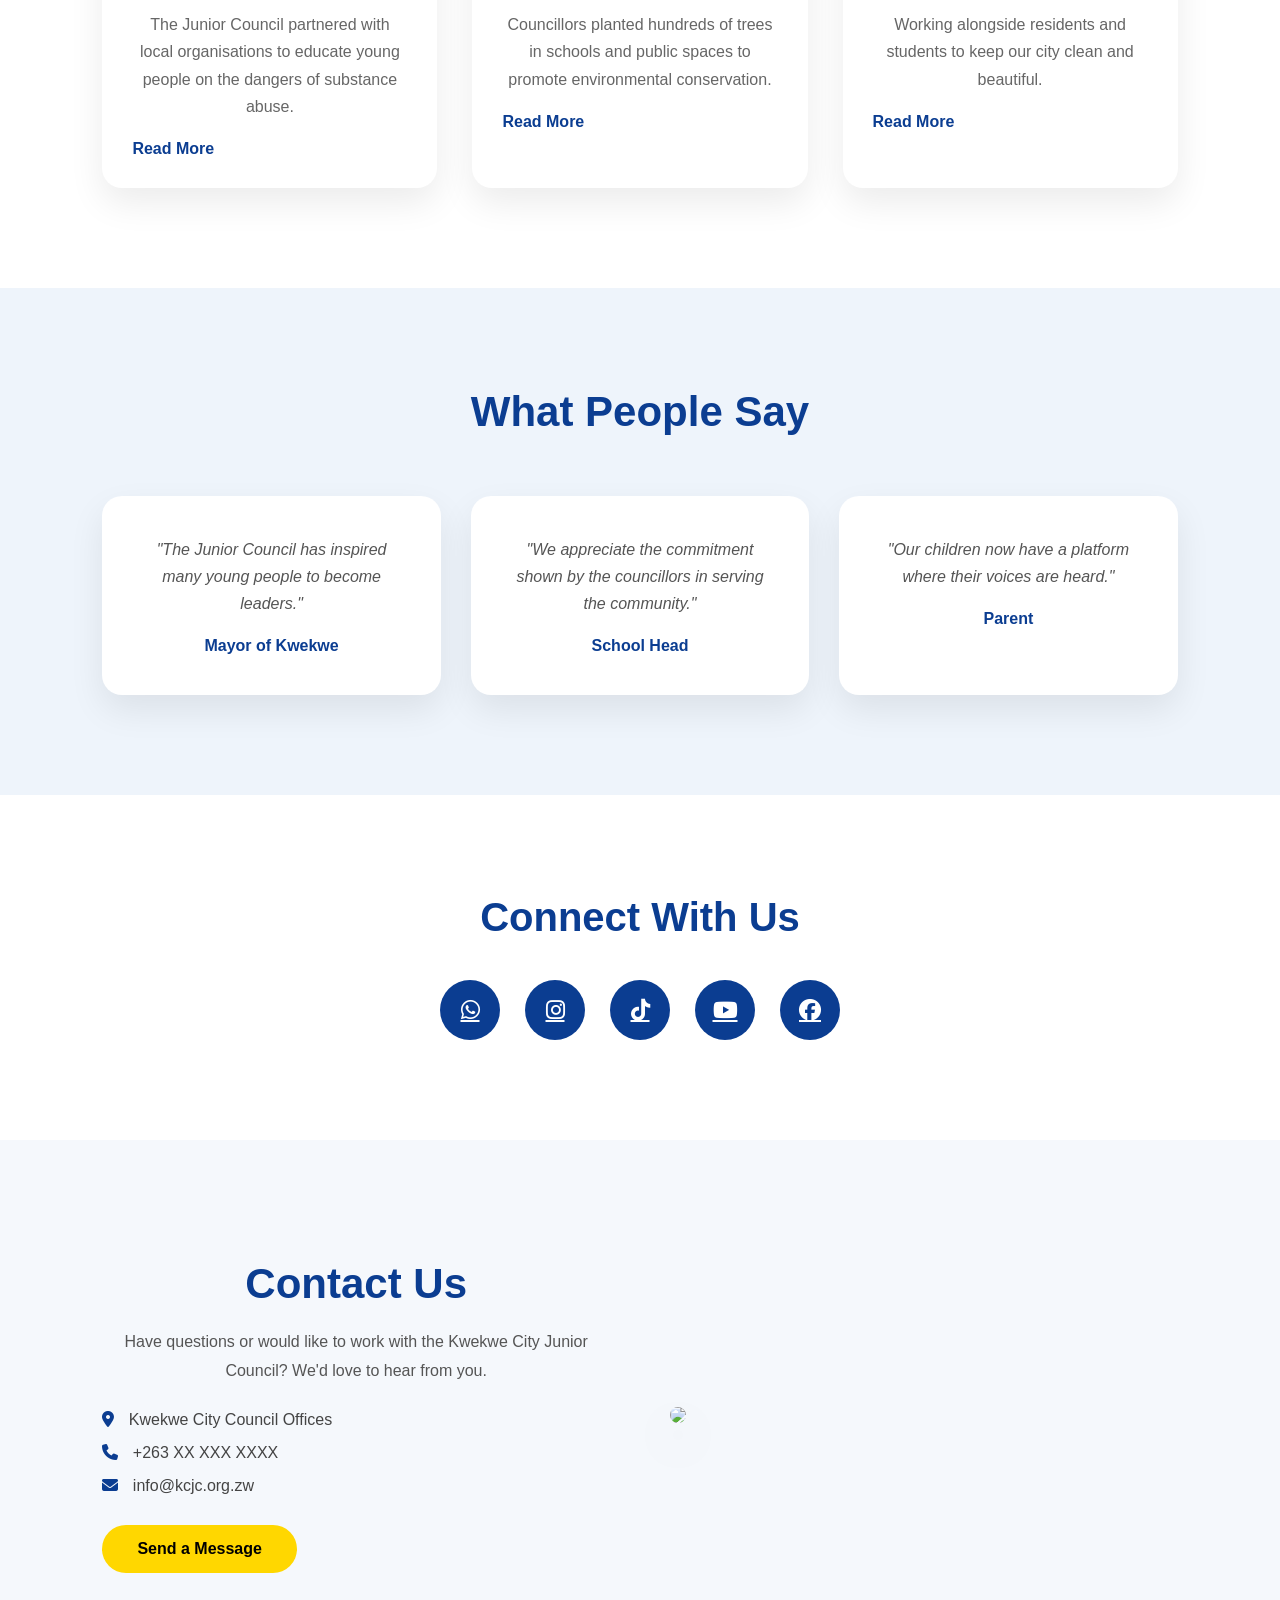
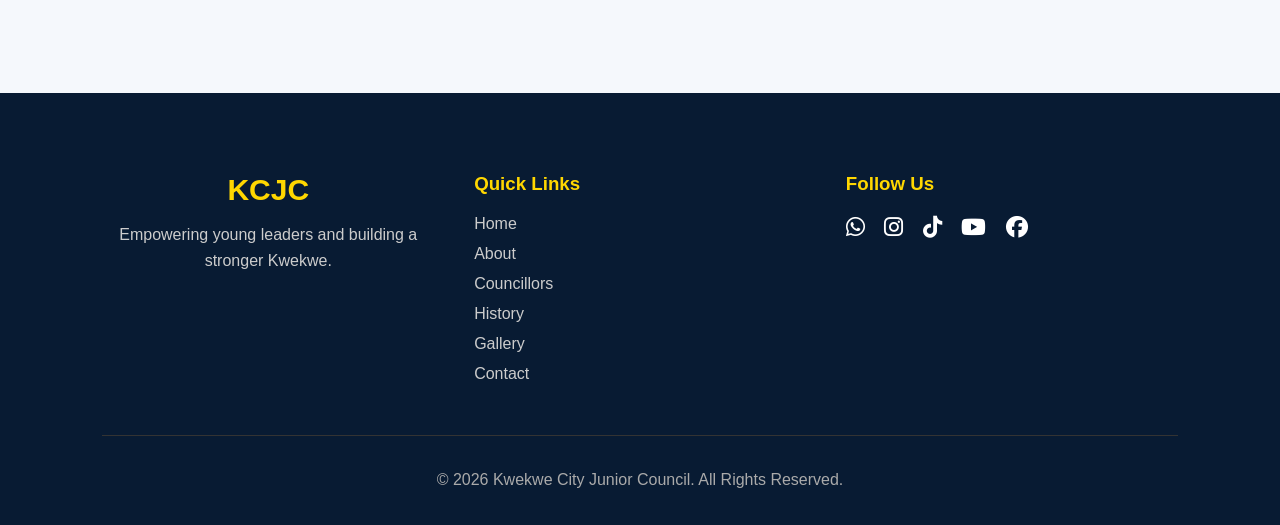
==== commit 3f6fade1: "Update index.html" ====
--- a/index.html
+++ b/index.html
@@ -25,11 +25,7 @@
 
 <!-- Loading Screen -->
 
-<div id="loader">
-
-<h1>KCJC</h1>
-
-</div>
+
 
 <!-- Navigation -->
 
@@ -41,7 +37,7 @@
 
 <img src="logo.png">
 
-<h2>Kwekwe City Junior Council</h2>
+<h2>Kwekwe City Junior Council </h2>
 
 </div>
 
@@ -425,7 +421,7 @@
 
 <p>
 
-Working alongside residents to keep our city clean and beautiful.
+Working alongside residents and students to keep our city clean and beautiful.
 
 </p>
 
--- a/index.css
+++ b/index.css
@@ -20,6 +20,9 @@
 p {
     text-align: center;
     line-height: 1.8;
+}
+h2 {
+    text-align: center;
 }
 /* COLORS */
 :root{
